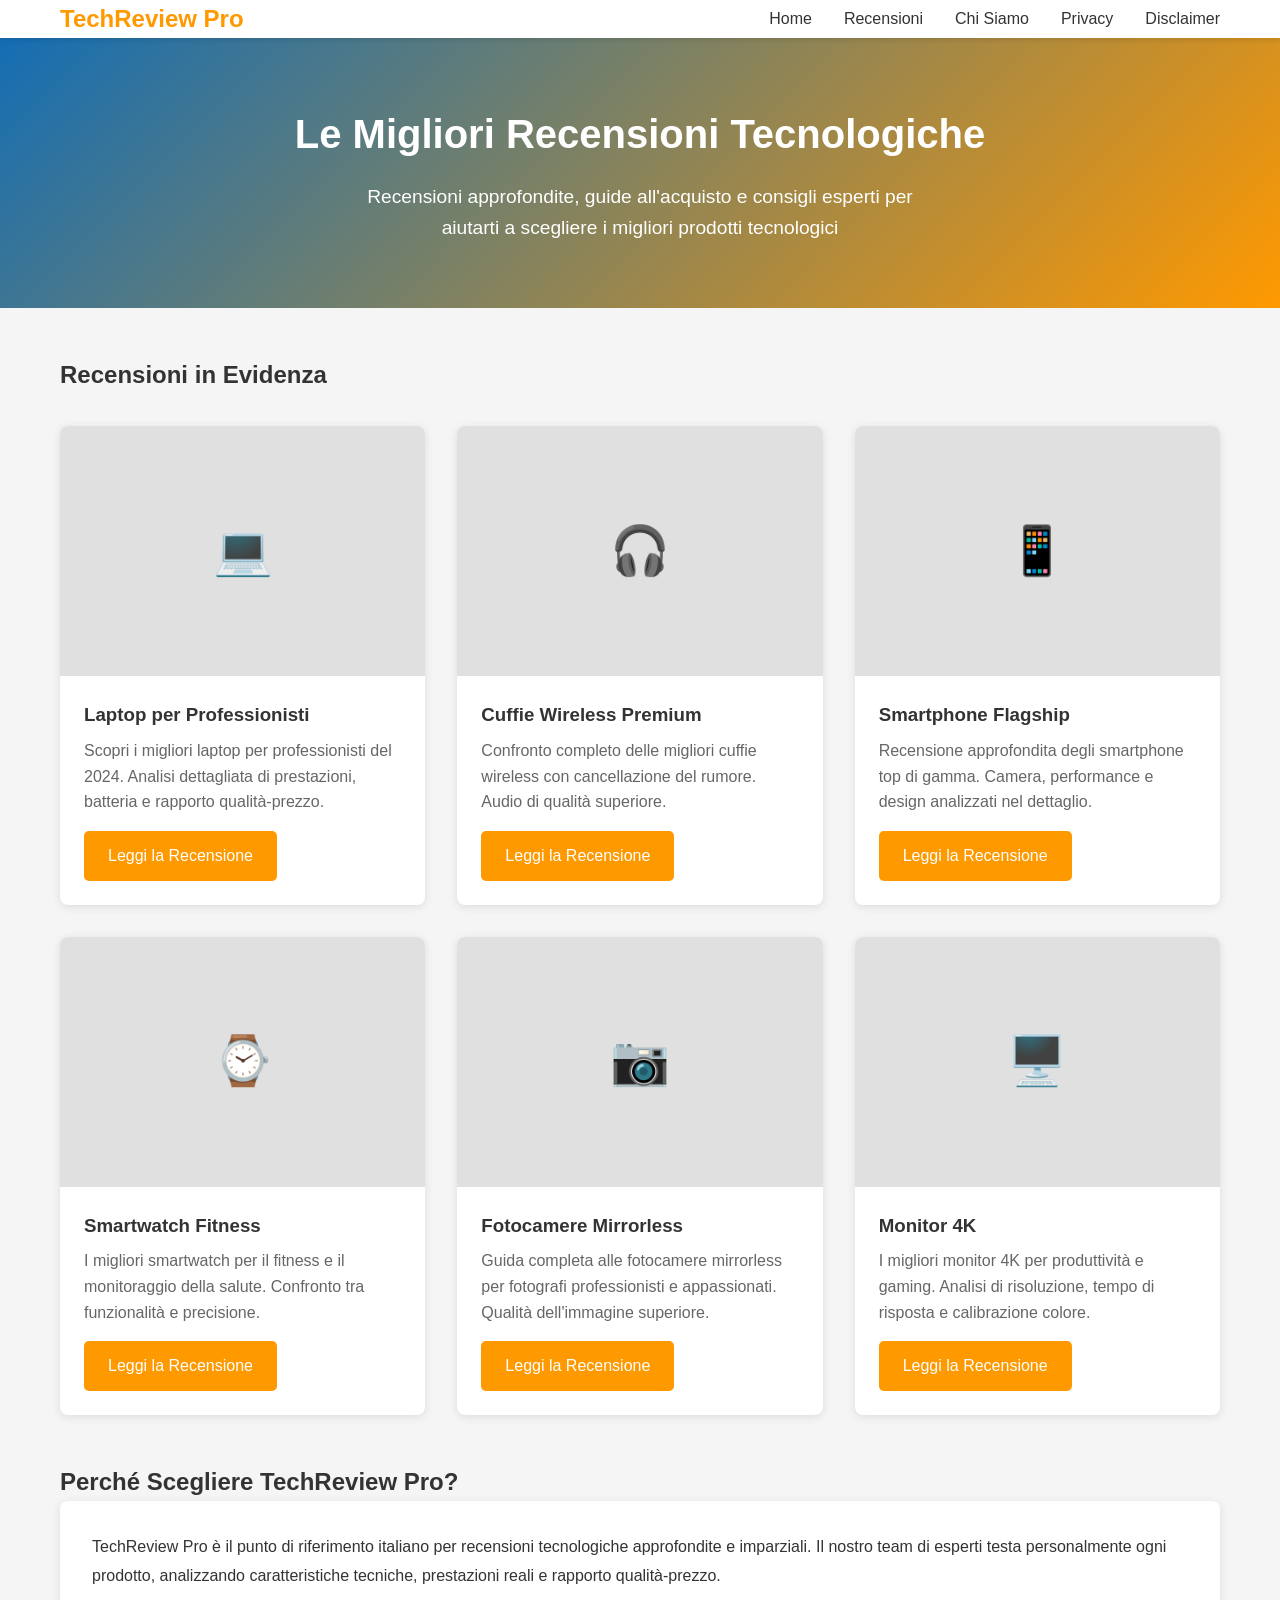
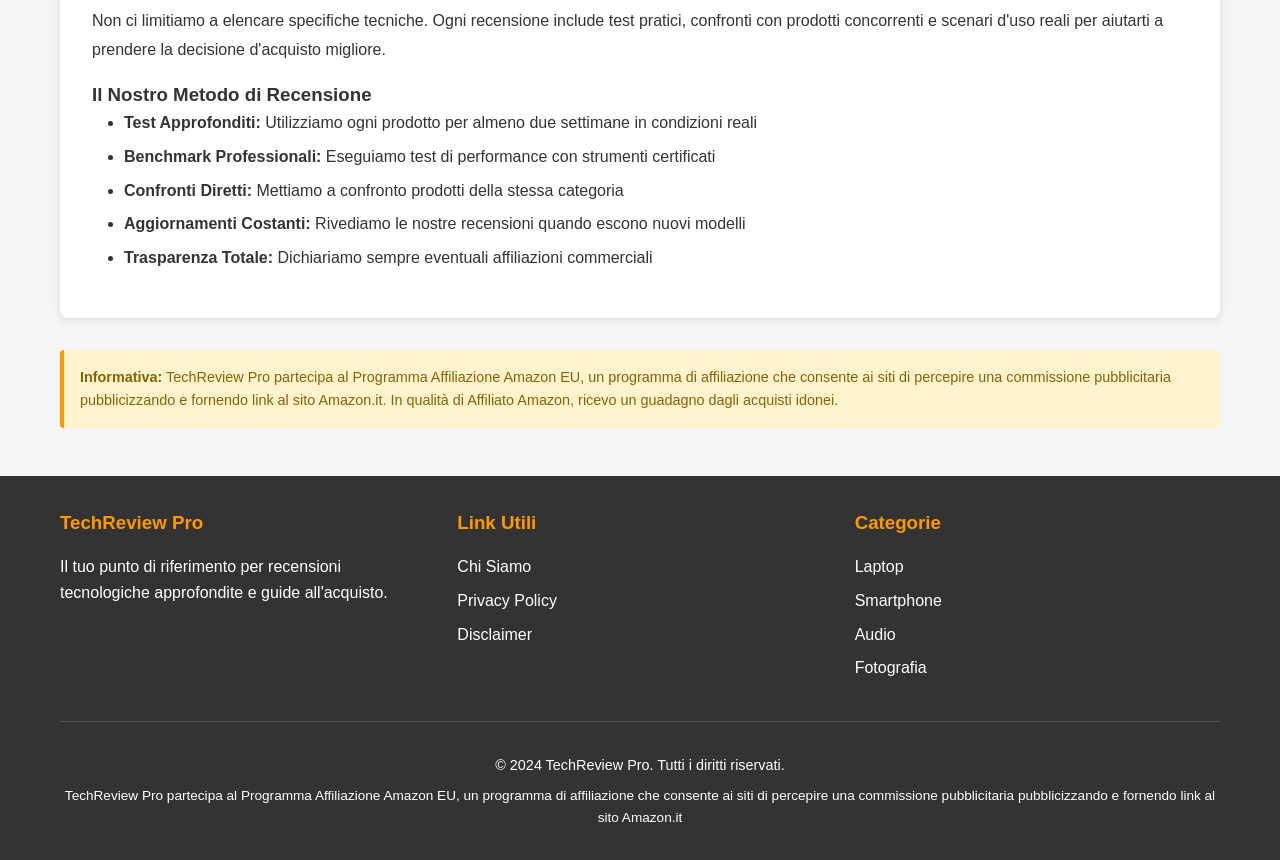
==== index.html @ e6c6a037 "Add complete Amazon Associates compliant website for PA-API approval This commit adds a professional" ====
<!DOCTYPE html>
<html lang="it">
<head>
    <meta charset="UTF-8">
    <meta name="viewport" content="width=device-width, initial-scale=1.0">
    <meta name="description" content="TechReview Pro - Recensioni dettagliate e guide all'acquisto dei migliori prodotti tecnologici. Scopri le nostre recensioni approfondite.">
    <title>TechReview Pro - Recensioni e Guide Tecnologiche</title>
    <link rel="stylesheet" href="css/style.css">
</head>
<body>
    <header>
        <nav class="container">
            <a href="index.html" class="logo">TechReview Pro</a>
            <ul class="nav-links">
                <li><a href="index.html">Home</a></li>
                <li><a href="reviews.html">Recensioni</a></li>
                <li><a href="about.html">Chi Siamo</a></li>
                <li><a href="privacy.html">Privacy</a></li>
                <li><a href="disclaimer.html">Disclaimer</a></li>
            </ul>
        </nav>
    </header>

    <section class="hero">
        <div class="container">
            <h1>Le Migliori Recensioni Tecnologiche</h1>
            <p>Recensioni approfondite, guide all'acquisto e consigli esperti per aiutarti a scegliere i migliori prodotti tecnologici</p>
        </div>
    </section>

    <main class="container">
        <section>
            <h2>Recensioni in Evidenza</h2>
            <div class="product-grid">
                <div class="product-card">
                    <div class="product-image">💻</div>
                    <div class="product-content">
                        <h3>Laptop per Professionisti</h3>
                        <p>Scopri i migliori laptop per professionisti del 2024. Analisi dettagliata di prestazioni, batteria e rapporto qualità-prezzo.</p>
                        <a href="laptop-professionisti.html" class="btn">Leggi la Recensione</a>
                    </div>
                </div>

                <div class="product-card">
                    <div class="product-image">🎧</div>
                    <div class="product-content">
                        <h3>Cuffie Wireless Premium</h3>
                        <p>Confronto completo delle migliori cuffie wireless con cancellazione del rumore. Audio di qualità superiore.</p>
                        <a href="cuffie-wireless.html" class="btn">Leggi la Recensione</a>
                    </div>
                </div>

                <div class="product-card">
                    <div class="product-image">📱</div>
                    <div class="product-content">
                        <h3>Smartphone Flagship</h3>
                        <p>Recensione approfondita degli smartphone top di gamma. Camera, performance e design analizzati nel dettaglio.</p>
                        <a href="smartphone-flagship.html" class="btn">Leggi la Recensione</a>
                    </div>
                </div>

                <div class="product-card">
                    <div class="product-image">⌚</div>
                    <div class="product-content">
                        <h3>Smartwatch Fitness</h3>
                        <p>I migliori smartwatch per il fitness e il monitoraggio della salute. Confronto tra funzionalità e precisione.</p>
                        <a href="smartwatch-fitness.html" class="btn">Leggi la Recensione</a>
                    </div>
                </div>

                <div class="product-card">
                    <div class="product-image">📷</div>
                    <div class="product-content">
                        <h3>Fotocamere Mirrorless</h3>
                        <p>Guida completa alle fotocamere mirrorless per fotografi professionisti e appassionati. Qualità dell'immagine superiore.</p>
                        <a href="fotocamere-mirrorless.html" class="btn">Leggi la Recensione</a>
                    </div>
                </div>

                <div class="product-card">
                    <div class="product-image">🖥️</div>
                    <div class="product-content">
                        <h3>Monitor 4K</h3>
                        <p>I migliori monitor 4K per produttività e gaming. Analisi di risoluzione, tempo di risposta e calibrazione colore.</p>
                        <a href="monitor-4k.html" class="btn">Leggi la Recensione</a>
                    </div>
                </div>
            </div>
        </section>

        <section style="margin-top: 3rem;">
            <h2>Perché Scegliere TechReview Pro?</h2>
            <article>
                <p>
                    TechReview Pro è il punto di riferimento italiano per recensioni tecnologiche approfondite e imparziali.
                    Il nostro team di esperti testa personalmente ogni prodotto, analizzando caratteristiche tecniche,
                    prestazioni reali e rapporto qualità-prezzo.
                </p>
                <p>
                    Non ci limitiamo a elencare specifiche tecniche. Ogni recensione include test pratici, confronti
                    con prodotti concorrenti e scenari d'uso reali per aiutarti a prendere la decisione d'acquisto migliore.
                </p>
                <h3>Il Nostro Metodo di Recensione</h3>
                <ul>
                    <li><strong>Test Approfonditi:</strong> Utilizziamo ogni prodotto per almeno due settimane in condizioni reali</li>
                    <li><strong>Benchmark Professionali:</strong> Eseguiamo test di performance con strumenti certificati</li>
                    <li><strong>Confronti Diretti:</strong> Mettiamo a confronto prodotti della stessa categoria</li>
                    <li><strong>Aggiornamenti Costanti:</strong> Rivediamo le nostre recensioni quando escono nuovi modelli</li>
                    <li><strong>Trasparenza Totale:</strong> Dichiariamo sempre eventuali affiliazioni commerciali</li>
                </ul>
            </article>
        </section>

        <div class="affiliate-notice">
            <strong>Informativa:</strong> TechReview Pro partecipa al Programma Affiliazione Amazon EU, un programma di affiliazione
            che consente ai siti di percepire una commissione pubblicitaria pubblicizzando e fornendo link al sito Amazon.it.
            In qualità di Affiliato Amazon, ricevo un guadagno dagli acquisti idonei.
        </div>
    </main>

    <footer>
        <div class="container">
            <div class="footer-content">
                <div class="footer-section">
                    <h3>TechReview Pro</h3>
                    <p>Il tuo punto di riferimento per recensioni tecnologiche approfondite e guide all'acquisto.</p>
                </div>
                <div class="footer-section">
                    <h3>Link Utili</h3>
                    <ul>
                        <li><a href="about.html">Chi Siamo</a></li>
                        <li><a href="privacy.html">Privacy Policy</a></li>
                        <li><a href="disclaimer.html">Disclaimer</a></li>
                    </ul>
                </div>
                <div class="footer-section">
                    <h3>Categorie</h3>
                    <ul>
                        <li><a href="reviews.html">Laptop</a></li>
                        <li><a href="reviews.html">Smartphone</a></li>
                        <li><a href="reviews.html">Audio</a></li>
                        <li><a href="reviews.html">Fotografia</a></li>
                    </ul>
                </div>
            </div>
            <div class="footer-bottom">
                <p>&copy; 2024 TechReview Pro. Tutti i diritti riservati.</p>
                <p style="margin-top: 0.5rem; font-size: 0.85rem;">
                    TechReview Pro partecipa al Programma Affiliazione Amazon EU, un programma di affiliazione che consente
                    ai siti di percepire una commissione pubblicitaria pubblicizzando e fornendo link al sito Amazon.it
                </p>
            </div>
        </div>
    </footer>
</body>
</html>
---- css/style.css ----
/* Global Styles */
* {
    margin: 0;
    padding: 0;
    box-sizing: border-box;
}

:root {
    --primary-color: #FF9900;
    --secondary-color: #146eb4;
    --text-color: #333;
    --bg-color: #f5f5f5;
    --white: #ffffff;
    --gray: #666;
    --light-gray: #e0e0e0;
}

body {
    font-family: 'Segoe UI', Tahoma, Geneva, Verdana, sans-serif;
    line-height: 1.6;
    color: var(--text-color);
    background-color: var(--bg-color);
}

.container {
    max-width: 1200px;
    margin: 0 auto;
    padding: 0 20px;
}

/* Header */
header {
    background-color: var(--white);
    box-shadow: 0 2px 5px rgba(0,0,0,0.1);
    position: sticky;
    top: 0;
    z-index: 1000;
}

nav {
    display: flex;
    justify-content: space-between;
    align-items: center;
    padding: 1rem 0;
}

.logo {
    font-size: 1.5rem;
    font-weight: bold;
    color: var(--primary-color);
    text-decoration: none;
}

.nav-links {
    display: flex;
    list-style: none;
    gap: 2rem;
}

.nav-links a {
    color: var(--text-color);
    text-decoration: none;
    transition: color 0.3s;
}

.nav-links a:hover {
    color: var(--primary-color);
}

/* Hero Section */
.hero {
    background: linear-gradient(135deg, var(--secondary-color), var(--primary-color));
    color: var(--white);
    text-align: center;
    padding: 4rem 0;
    margin-bottom: 3rem;
}

.hero h1 {
    font-size: 2.5rem;
    margin-bottom: 1rem;
}

.hero p {
    font-size: 1.2rem;
    max-width: 600px;
    margin: 0 auto;
}

/* Main Content */
main {
    min-height: calc(100vh - 400px);
    padding: 2rem 0;
}

/* Product Grid */
.product-grid {
    display: grid;
    grid-template-columns: repeat(auto-fit, minmax(300px, 1fr));
    gap: 2rem;
    margin: 2rem 0;
}

.product-card {
    background: var(--white);
    border-radius: 8px;
    overflow: hidden;
    box-shadow: 0 2px 10px rgba(0,0,0,0.1);
    transition: transform 0.3s, box-shadow 0.3s;
}

.product-card:hover {
    transform: translateY(-5px);
    box-shadow: 0 5px 20px rgba(0,0,0,0.15);
}

.product-image {
    width: 100%;
    height: 250px;
    background-color: var(--light-gray);
    display: flex;
    align-items: center;
    justify-content: center;
    font-size: 3rem;
}

.product-content {
    padding: 1.5rem;
}

.product-content h3 {
    margin-bottom: 0.5rem;
    color: var(--text-color);
}

.product-content p {
    color: var(--gray);
    margin-bottom: 1rem;
}

.btn {
    display: inline-block;
    padding: 0.75rem 1.5rem;
    background-color: var(--primary-color);
    color: var(--white);
    text-decoration: none;
    border-radius: 5px;
    transition: background-color 0.3s;
}

.btn:hover {
    background-color: #e68a00;
}

/* Article Styles */
article {
    background: var(--white);
    padding: 2rem;
    border-radius: 8px;
    margin-bottom: 2rem;
    box-shadow: 0 2px 10px rgba(0,0,0,0.1);
}

article h1 {
    color: var(--text-color);
    margin-bottom: 1rem;
    font-size: 2rem;
}

article h2 {
    color: var(--text-color);
    margin-top: 2rem;
    margin-bottom: 1rem;
}

article p {
    margin-bottom: 1rem;
    line-height: 1.8;
}

article ul, article ol {
    margin-left: 2rem;
    margin-bottom: 1rem;
}

article li {
    margin-bottom: 0.5rem;
}

.product-hero {
    background-color: var(--light-gray);
    height: 400px;
    display: flex;
    align-items: center;
    justify-content: center;
    font-size: 4rem;
    margin-bottom: 2rem;
    border-radius: 8px;
}

.rating {
    color: var(--primary-color);
    font-size: 1.2rem;
    margin: 1rem 0;
}

.pros-cons {
    display: grid;
    grid-template-columns: 1fr 1fr;
    gap: 2rem;
    margin: 2rem 0;
}

.pros, .cons {
    padding: 1.5rem;
    border-radius: 8px;
}

.pros {
    background-color: #e8f5e9;
}

.cons {
    background-color: #ffebee;
}

.affiliate-notice {
    background-color: #fff3cd;
    border-left: 4px solid var(--primary-color);
    padding: 1rem;
    margin: 2rem 0;
    border-radius: 4px;
    font-size: 0.9rem;
    color: #856404;
}

/* Footer */
footer {
    background-color: var(--text-color);
    color: var(--white);
    padding: 2rem 0;
    margin-top: 3rem;
}

.footer-content {
    display: flex;
    justify-content: space-between;
    flex-wrap: wrap;
    gap: 2rem;
}

.footer-section {
    flex: 1;
    min-width: 250px;
}

.footer-section h3 {
    margin-bottom: 1rem;
    color: var(--primary-color);
}

.footer-section ul {
    list-style: none;
}

.footer-section ul li {
    margin-bottom: 0.5rem;
}

.footer-section a {
    color: var(--white);
    text-decoration: none;
    transition: color 0.3s;
}

.footer-section a:hover {
    color: var(--primary-color);
}

.footer-bottom {
    text-align: center;
    margin-top: 2rem;
    padding-top: 2rem;
    border-top: 1px solid #555;
    font-size: 0.9rem;
}

/* Responsive */
@media (max-width: 768px) {
    .nav-links {
        flex-direction: column;
        gap: 1rem;
    }

    .hero h1 {
        font-size: 2rem;
    }

    .product-grid {
        grid-template-columns: 1fr;
    }

    .pros-cons {
        grid-template-columns: 1fr;
    }

    .footer-content {
        flex-direction: column;
    }
}
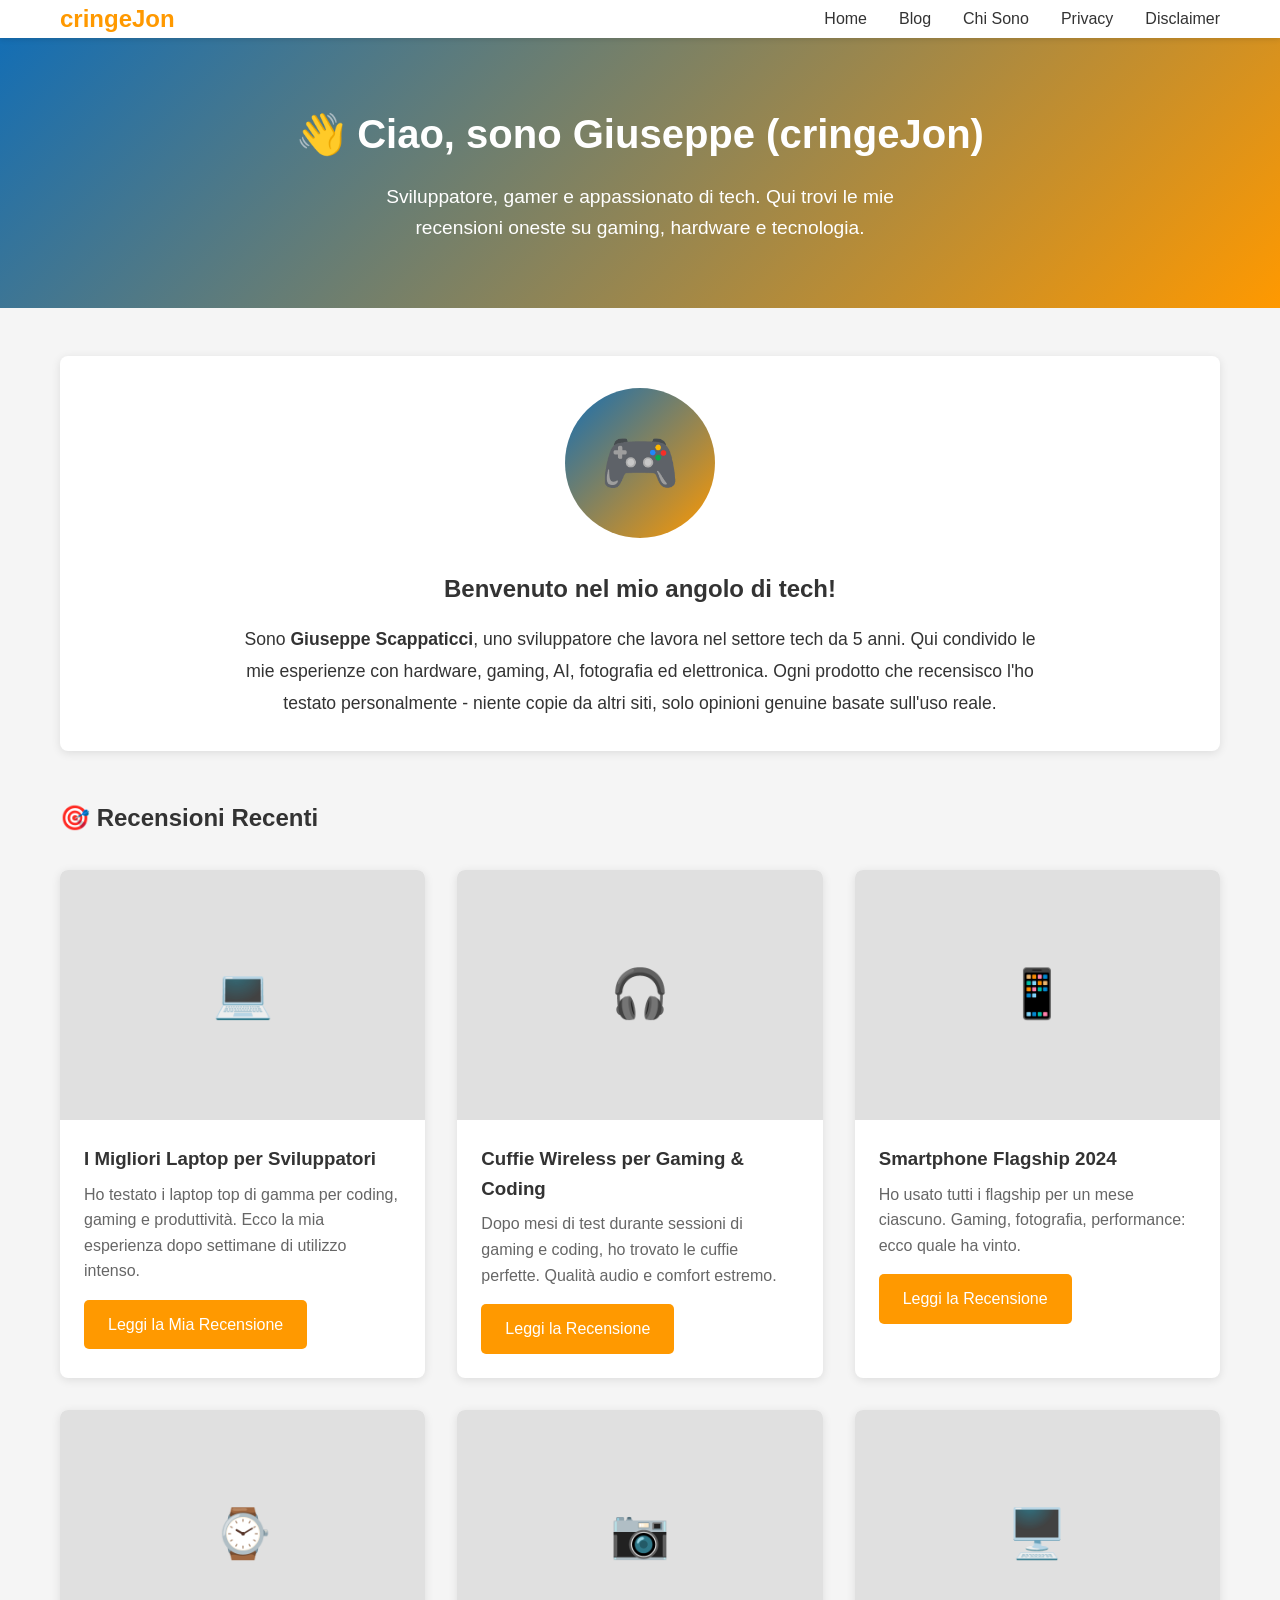
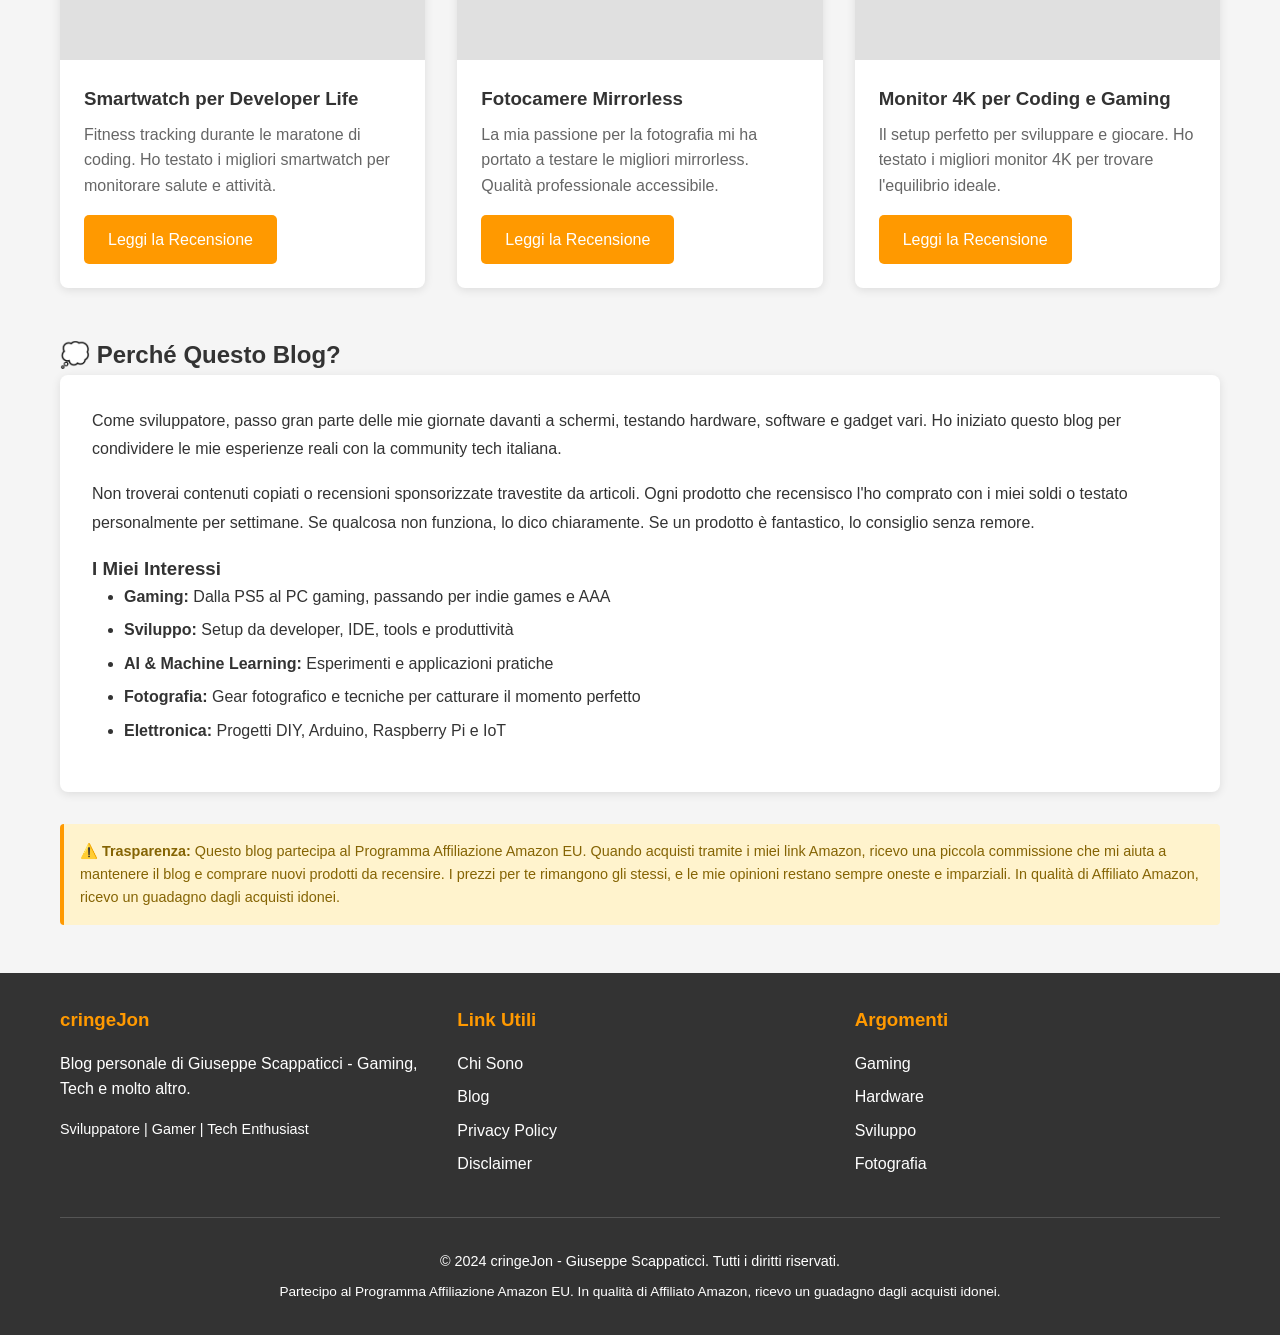
==== commit f011eadb: "Transform generic site into personal blog for cringeJon (Giuseppe Scappaticci) MAJOR CHANGES to fix " ====
--- a/index.html
+++ b/index.html
@@ -3,18 +3,18 @@
 <head>
     <meta charset="UTF-8">
     <meta name="viewport" content="width=device-width, initial-scale=1.0">
-    <meta name="description" content="TechReview Pro - Recensioni dettagliate e guide all'acquisto dei migliori prodotti tecnologici. Scopri le nostre recensioni approfondite.">
-    <title>TechReview Pro - Recensioni e Guide Tecnologiche</title>
+    <meta name="description" content="cringeJon - Blog personale di Giuseppe Scappaticci su gaming, tech review, AI e fotografia. Recensioni oneste da uno sviluppatore appassionato.">
+    <title>cringeJon - Gaming & Tech Review by Giuseppe Scappaticci</title>
     <link rel="stylesheet" href="css/style.css">
 </head>
 <body>
     <header>
         <nav class="container">
-            <a href="index.html" class="logo">TechReview Pro</a>
+            <a href="index.html" class="logo">cringeJon</a>
             <ul class="nav-links">
                 <li><a href="index.html">Home</a></li>
-                <li><a href="reviews.html">Recensioni</a></li>
-                <li><a href="about.html">Chi Siamo</a></li>
+                <li><a href="blog.html">Blog</a></li>
+                <li><a href="about.html">Chi Sono</a></li>
                 <li><a href="privacy.html">Privacy</a></li>
                 <li><a href="disclaimer.html">Disclaimer</a></li>
             </ul>
@@ -23,29 +23,45 @@
 
     <section class="hero">
         <div class="container">
-            <h1>Le Migliori Recensioni Tecnologiche</h1>
-            <p>Recensioni approfondite, guide all'acquisto e consigli esperti per aiutarti a scegliere i migliori prodotti tecnologici</p>
+            <h1>👋 Ciao, sono Giuseppe (cringeJon)</h1>
+            <p>Sviluppatore, gamer e appassionato di tech. Qui trovi le mie recensioni oneste su gaming, hardware e tecnologia.</p>
         </div>
     </section>
 
     <main class="container">
+        <!-- Bio Section -->
+        <section style="margin-bottom: 3rem;">
+            <article style="text-align: center; padding: 2rem;">
+                <div style="width: 150px; height: 150px; background: linear-gradient(135deg, #146eb4, #FF9900); border-radius: 50%; margin: 0 auto 1.5rem; display: flex; align-items: center; justify-content: center; font-size: 4rem;">
+                    🎮
+                </div>
+                <h2 style="margin-bottom: 1rem;">Benvenuto nel mio angolo di tech!</h2>
+                <p style="max-width: 800px; margin: 0 auto; font-size: 1.1rem; line-height: 1.8;">
+                    Sono <strong>Giuseppe Scappaticci</strong>, uno sviluppatore che lavora nel settore tech da 5 anni.
+                    Qui condivido le mie esperienze con hardware, gaming, AI, fotografia ed elettronica.
+                    Ogni prodotto che recensisco l'ho testato personalmente - niente copie da altri siti,
+                    solo opinioni genuine basate sull'uso reale.
+                </p>
+            </article>
+        </section>
+
         <section>
-            <h2>Recensioni in Evidenza</h2>
+            <h2>🎯 Recensioni Recenti</h2>
             <div class="product-grid">
                 <div class="product-card">
                     <div class="product-image">💻</div>
                     <div class="product-content">
-                        <h3>Laptop per Professionisti</h3>
-                        <p>Scopri i migliori laptop per professionisti del 2024. Analisi dettagliata di prestazioni, batteria e rapporto qualità-prezzo.</p>
-                        <a href="laptop-professionisti.html" class="btn">Leggi la Recensione</a>
+                        <h3>I Migliori Laptop per Sviluppatori</h3>
+                        <p>Ho testato i laptop top di gamma per coding, gaming e produttività. Ecco la mia esperienza dopo settimane di utilizzo intenso.</p>
+                        <a href="laptop-professionisti.html" class="btn">Leggi la Mia Recensione</a>
                     </div>
                 </div>
 
                 <div class="product-card">
                     <div class="product-image">🎧</div>
                     <div class="product-content">
-                        <h3>Cuffie Wireless Premium</h3>
-                        <p>Confronto completo delle migliori cuffie wireless con cancellazione del rumore. Audio di qualità superiore.</p>
+                        <h3>Cuffie Wireless per Gaming & Coding</h3>
+                        <p>Dopo mesi di test durante sessioni di gaming e coding, ho trovato le cuffie perfette. Qualità audio e comfort estremo.</p>
                         <a href="cuffie-wireless.html" class="btn">Leggi la Recensione</a>
                     </div>
                 </div>
@@ -53,8 +69,8 @@
                 <div class="product-card">
                     <div class="product-image">📱</div>
                     <div class="product-content">
-                        <h3>Smartphone Flagship</h3>
-                        <p>Recensione approfondita degli smartphone top di gamma. Camera, performance e design analizzati nel dettaglio.</p>
+                        <h3>Smartphone Flagship 2024</h3>
+                        <p>Ho usato tutti i flagship per un mese ciascuno. Gaming, fotografia, performance: ecco quale ha vinto.</p>
                         <a href="smartphone-flagship.html" class="btn">Leggi la Recensione</a>
                     </div>
                 </div>
@@ -62,8 +78,8 @@
                 <div class="product-card">
                     <div class="product-image">⌚</div>
                     <div class="product-content">
-                        <h3>Smartwatch Fitness</h3>
-                        <p>I migliori smartwatch per il fitness e il monitoraggio della salute. Confronto tra funzionalità e precisione.</p>
+                        <h3>Smartwatch per Developer Life</h3>
+                        <p>Fitness tracking durante le maratone di coding. Ho testato i migliori smartwatch per monitorare salute e attività.</p>
                         <a href="smartwatch-fitness.html" class="btn">Leggi la Recensione</a>
                     </div>
                 </div>
@@ -72,7 +88,7 @@
                     <div class="product-image">📷</div>
                     <div class="product-content">
                         <h3>Fotocamere Mirrorless</h3>
-                        <p>Guida completa alle fotocamere mirrorless per fotografi professionisti e appassionati. Qualità dell'immagine superiore.</p>
+                        <p>La mia passione per la fotografia mi ha portato a testare le migliori mirrorless. Qualità professionale accessibile.</p>
                         <a href="fotocamere-mirrorless.html" class="btn">Leggi la Recensione</a>
                     </div>
                 </div>
@@ -80,8 +96,8 @@
                 <div class="product-card">
                     <div class="product-image">🖥️</div>
                     <div class="product-content">
-                        <h3>Monitor 4K</h3>
-                        <p>I migliori monitor 4K per produttività e gaming. Analisi di risoluzione, tempo di risposta e calibrazione colore.</p>
+                        <h3>Monitor 4K per Coding e Gaming</h3>
+                        <p>Il setup perfetto per sviluppare e giocare. Ho testato i migliori monitor 4K per trovare l'equilibrio ideale.</p>
                         <a href="monitor-4k.html" class="btn">Leggi la Recensione</a>
                     </div>
                 </div>
@@ -89,32 +105,35 @@
         </section>
 
         <section style="margin-top: 3rem;">
-            <h2>Perché Scegliere TechReview Pro?</h2>
+            <h2>💭 Perché Questo Blog?</h2>
             <article>
                 <p>
-                    TechReview Pro è il punto di riferimento italiano per recensioni tecnologiche approfondite e imparziali.
-                    Il nostro team di esperti testa personalmente ogni prodotto, analizzando caratteristiche tecniche,
-                    prestazioni reali e rapporto qualità-prezzo.
+                    Come sviluppatore, passo gran parte delle mie giornate davanti a schermi, testando hardware,
+                    software e gadget vari. Ho iniziato questo blog per condividere le mie esperienze reali con
+                    la community tech italiana.
                 </p>
                 <p>
-                    Non ci limitiamo a elencare specifiche tecniche. Ogni recensione include test pratici, confronti
-                    con prodotti concorrenti e scenari d'uso reali per aiutarti a prendere la decisione d'acquisto migliore.
+                    Non troverai contenuti copiati o recensioni sponsorizzate travestite da articoli. Ogni prodotto
+                    che recensisco l'ho comprato con i miei soldi o testato personalmente per settimane. Se qualcosa
+                    non funziona, lo dico chiaramente. Se un prodotto è fantastico, lo consiglio senza remore.
                 </p>
-                <h3>Il Nostro Metodo di Recensione</h3>
+                <h3>I Miei Interessi</h3>
                 <ul>
-                    <li><strong>Test Approfonditi:</strong> Utilizziamo ogni prodotto per almeno due settimane in condizioni reali</li>
-                    <li><strong>Benchmark Professionali:</strong> Eseguiamo test di performance con strumenti certificati</li>
-                    <li><strong>Confronti Diretti:</strong> Mettiamo a confronto prodotti della stessa categoria</li>
-                    <li><strong>Aggiornamenti Costanti:</strong> Rivediamo le nostre recensioni quando escono nuovi modelli</li>
-                    <li><strong>Trasparenza Totale:</strong> Dichiariamo sempre eventuali affiliazioni commerciali</li>
+                    <li><strong>Gaming:</strong> Dalla PS5 al PC gaming, passando per indie games e AAA</li>
+                    <li><strong>Sviluppo:</strong> Setup da developer, IDE, tools e produttività</li>
+                    <li><strong>AI & Machine Learning:</strong> Esperimenti e applicazioni pratiche</li>
+                    <li><strong>Fotografia:</strong> Gear fotografico e tecniche per catturare il momento perfetto</li>
+                    <li><strong>Elettronica:</strong> Progetti DIY, Arduino, Raspberry Pi e IoT</li>
                 </ul>
             </article>
         </section>
 
         <div class="affiliate-notice">
-            <strong>Informativa:</strong> TechReview Pro partecipa al Programma Affiliazione Amazon EU, un programma di affiliazione
-            che consente ai siti di percepire una commissione pubblicitaria pubblicizzando e fornendo link al sito Amazon.it.
-            In qualità di Affiliato Amazon, ricevo un guadagno dagli acquisti idonei.
+            <strong>⚠️ Trasparenza:</strong> Questo blog partecipa al Programma Affiliazione Amazon EU.
+            Quando acquisti tramite i miei link Amazon, ricevo una piccola commissione che mi aiuta a
+            mantenere il blog e comprare nuovi prodotti da recensire. I prezzi per te rimangono gli stessi,
+            e le mie opinioni restano sempre oneste e imparziali. In qualità di Affiliato Amazon,
+            ricevo un guadagno dagli acquisti idonei.
         </div>
     </main>
 
@@ -122,32 +141,34 @@
         <div class="container">
             <div class="footer-content">
                 <div class="footer-section">
-                    <h3>TechReview Pro</h3>
-                    <p>Il tuo punto di riferimento per recensioni tecnologiche approfondite e guide all'acquisto.</p>
+                    <h3>cringeJon</h3>
+                    <p>Blog personale di Giuseppe Scappaticci - Gaming, Tech e molto altro.</p>
+                    <p style="margin-top: 1rem; font-size: 0.9rem;">Sviluppatore | Gamer | Tech Enthusiast</p>
                 </div>
                 <div class="footer-section">
                     <h3>Link Utili</h3>
                     <ul>
-                        <li><a href="about.html">Chi Siamo</a></li>
+                        <li><a href="about.html">Chi Sono</a></li>
+                        <li><a href="blog.html">Blog</a></li>
                         <li><a href="privacy.html">Privacy Policy</a></li>
                         <li><a href="disclaimer.html">Disclaimer</a></li>
                     </ul>
                 </div>
                 <div class="footer-section">
-                    <h3>Categorie</h3>
+                    <h3>Argomenti</h3>
                     <ul>
-                        <li><a href="reviews.html">Laptop</a></li>
-                        <li><a href="reviews.html">Smartphone</a></li>
-                        <li><a href="reviews.html">Audio</a></li>
-                        <li><a href="reviews.html">Fotografia</a></li>
+                        <li><a href="blog.html">Gaming</a></li>
+                        <li><a href="blog.html">Hardware</a></li>
+                        <li><a href="blog.html">Sviluppo</a></li>
+                        <li><a href="blog.html">Fotografia</a></li>
                     </ul>
                 </div>
             </div>
             <div class="footer-bottom">
-                <p>&copy; 2024 TechReview Pro. Tutti i diritti riservati.</p>
+                <p>&copy; 2024 cringeJon - Giuseppe Scappaticci. Tutti i diritti riservati.</p>
                 <p style="margin-top: 0.5rem; font-size: 0.85rem;">
-                    TechReview Pro partecipa al Programma Affiliazione Amazon EU, un programma di affiliazione che consente
-                    ai siti di percepire una commissione pubblicitaria pubblicizzando e fornendo link al sito Amazon.it
+                    Partecipo al Programma Affiliazione Amazon EU. In qualità di Affiliato Amazon,
+                    ricevo un guadagno dagli acquisti idonei.
                 </p>
             </div>
         </div>
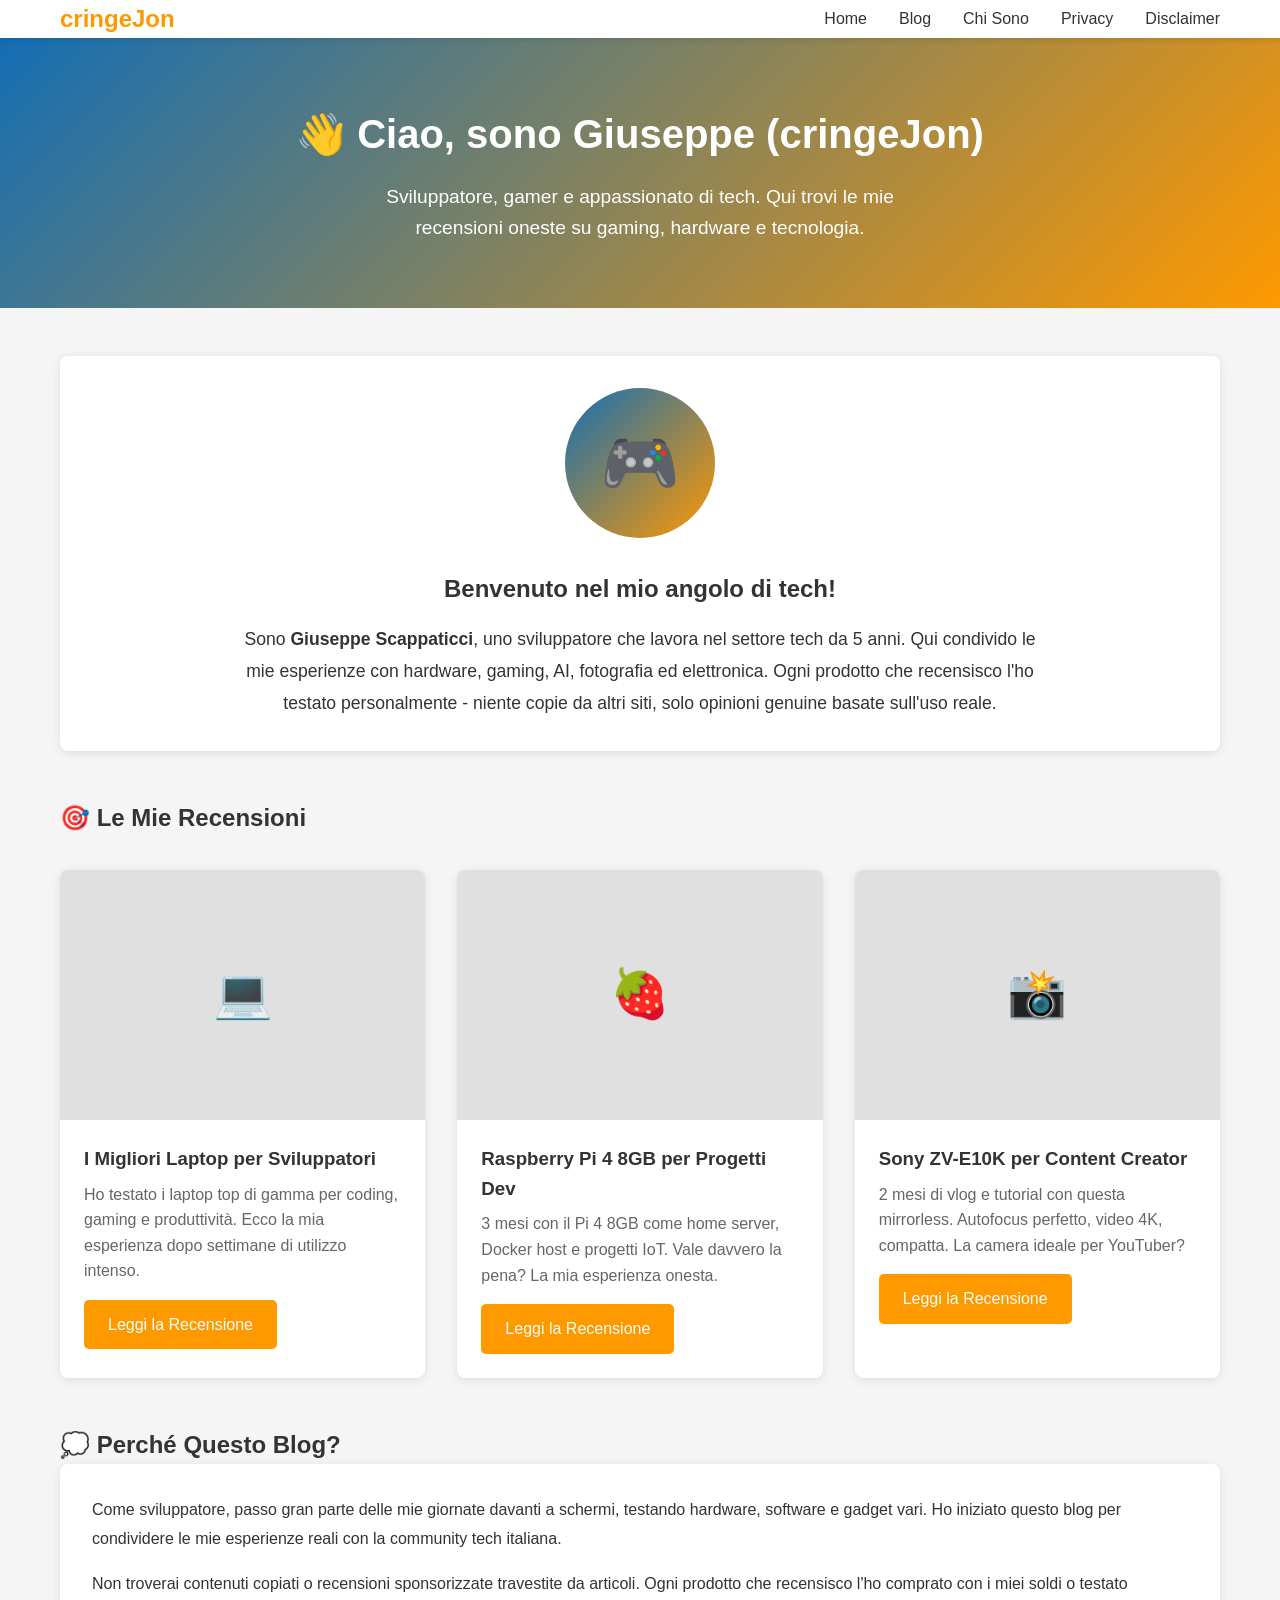
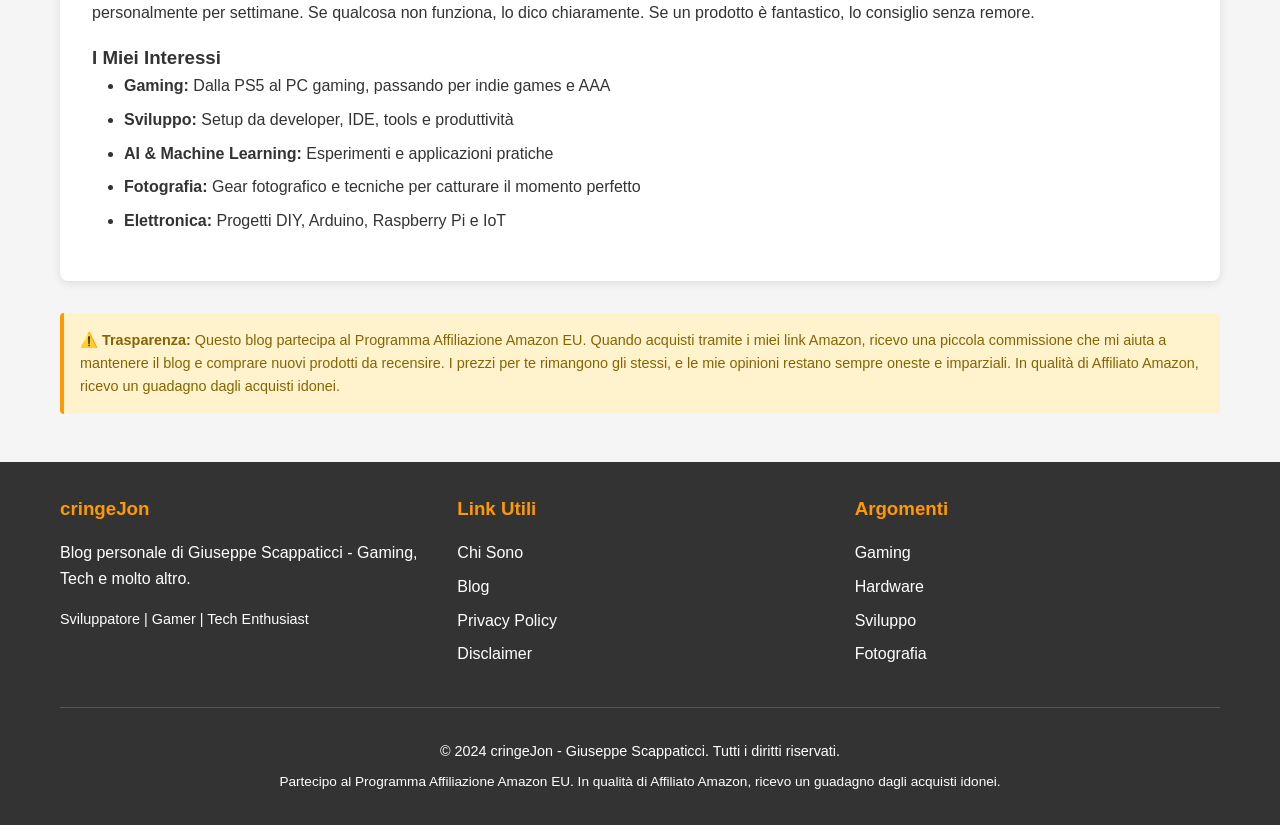
==== commit 7ba8af2f: "Remove generic reviews and add 3 personal reviews with real Amazon links CRITICAL CHANGES for Amazon" ====
--- a/index.html
+++ b/index.html
@@ -46,59 +46,32 @@
         </section>
 
         <section>
-            <h2>🎯 Recensioni Recenti</h2>
+            <h2>🎯 Le Mie Recensioni</h2>
             <div class="product-grid">
                 <div class="product-card">
                     <div class="product-image">💻</div>
                     <div class="product-content">
                         <h3>I Migliori Laptop per Sviluppatori</h3>
                         <p>Ho testato i laptop top di gamma per coding, gaming e produttività. Ecco la mia esperienza dopo settimane di utilizzo intenso.</p>
-                        <a href="laptop-professionisti.html" class="btn">Leggi la Mia Recensione</a>
+                        <a href="laptop-professionisti.html" class="btn">Leggi la Recensione</a>
                     </div>
                 </div>
 
                 <div class="product-card">
-                    <div class="product-image">🎧</div>
+                    <div class="product-image">🍓</div>
                     <div class="product-content">
-                        <h3>Cuffie Wireless per Gaming & Coding</h3>
-                        <p>Dopo mesi di test durante sessioni di gaming e coding, ho trovato le cuffie perfette. Qualità audio e comfort estremo.</p>
-                        <a href="cuffie-wireless.html" class="btn">Leggi la Recensione</a>
+                        <h3>Raspberry Pi 4 8GB per Progetti Dev</h3>
+                        <p>3 mesi con il Pi 4 8GB come home server, Docker host e progetti IoT. Vale davvero la pena? La mia esperienza onesta.</p>
+                        <a href="raspberry-pi-4-8gb.html" class="btn">Leggi la Recensione</a>
                     </div>
                 </div>
 
                 <div class="product-card">
-                    <div class="product-image">📱</div>
+                    <div class="product-image">📸</div>
                     <div class="product-content">
-                        <h3>Smartphone Flagship 2024</h3>
-                        <p>Ho usato tutti i flagship per un mese ciascuno. Gaming, fotografia, performance: ecco quale ha vinto.</p>
-                        <a href="smartphone-flagship.html" class="btn">Leggi la Recensione</a>
-                    </div>
-                </div>
-
-                <div class="product-card">
-                    <div class="product-image">⌚</div>
-                    <div class="product-content">
-                        <h3>Smartwatch per Developer Life</h3>
-                        <p>Fitness tracking durante le maratone di coding. Ho testato i migliori smartwatch per monitorare salute e attività.</p>
-                        <a href="smartwatch-fitness.html" class="btn">Leggi la Recensione</a>
-                    </div>
-                </div>
-
-                <div class="product-card">
-                    <div class="product-image">📷</div>
-                    <div class="product-content">
-                        <h3>Fotocamere Mirrorless</h3>
-                        <p>La mia passione per la fotografia mi ha portato a testare le migliori mirrorless. Qualità professionale accessibile.</p>
-                        <a href="fotocamere-mirrorless.html" class="btn">Leggi la Recensione</a>
-                    </div>
-                </div>
-
-                <div class="product-card">
-                    <div class="product-image">🖥️</div>
-                    <div class="product-content">
-                        <h3>Monitor 4K per Coding e Gaming</h3>
-                        <p>Il setup perfetto per sviluppare e giocare. Ho testato i migliori monitor 4K per trovare l'equilibrio ideale.</p>
-                        <a href="monitor-4k.html" class="btn">Leggi la Recensione</a>
+                        <h3>Sony ZV-E10K per Content Creator</h3>
+                        <p>2 mesi di vlog e tutorial con questa mirrorless. Autofocus perfetto, video 4K, compatta. La camera ideale per YouTuber?</p>
+                        <a href="sony-zve10k-recensione.html" class="btn">Leggi la Recensione</a>
                     </div>
                 </div>
             </div>
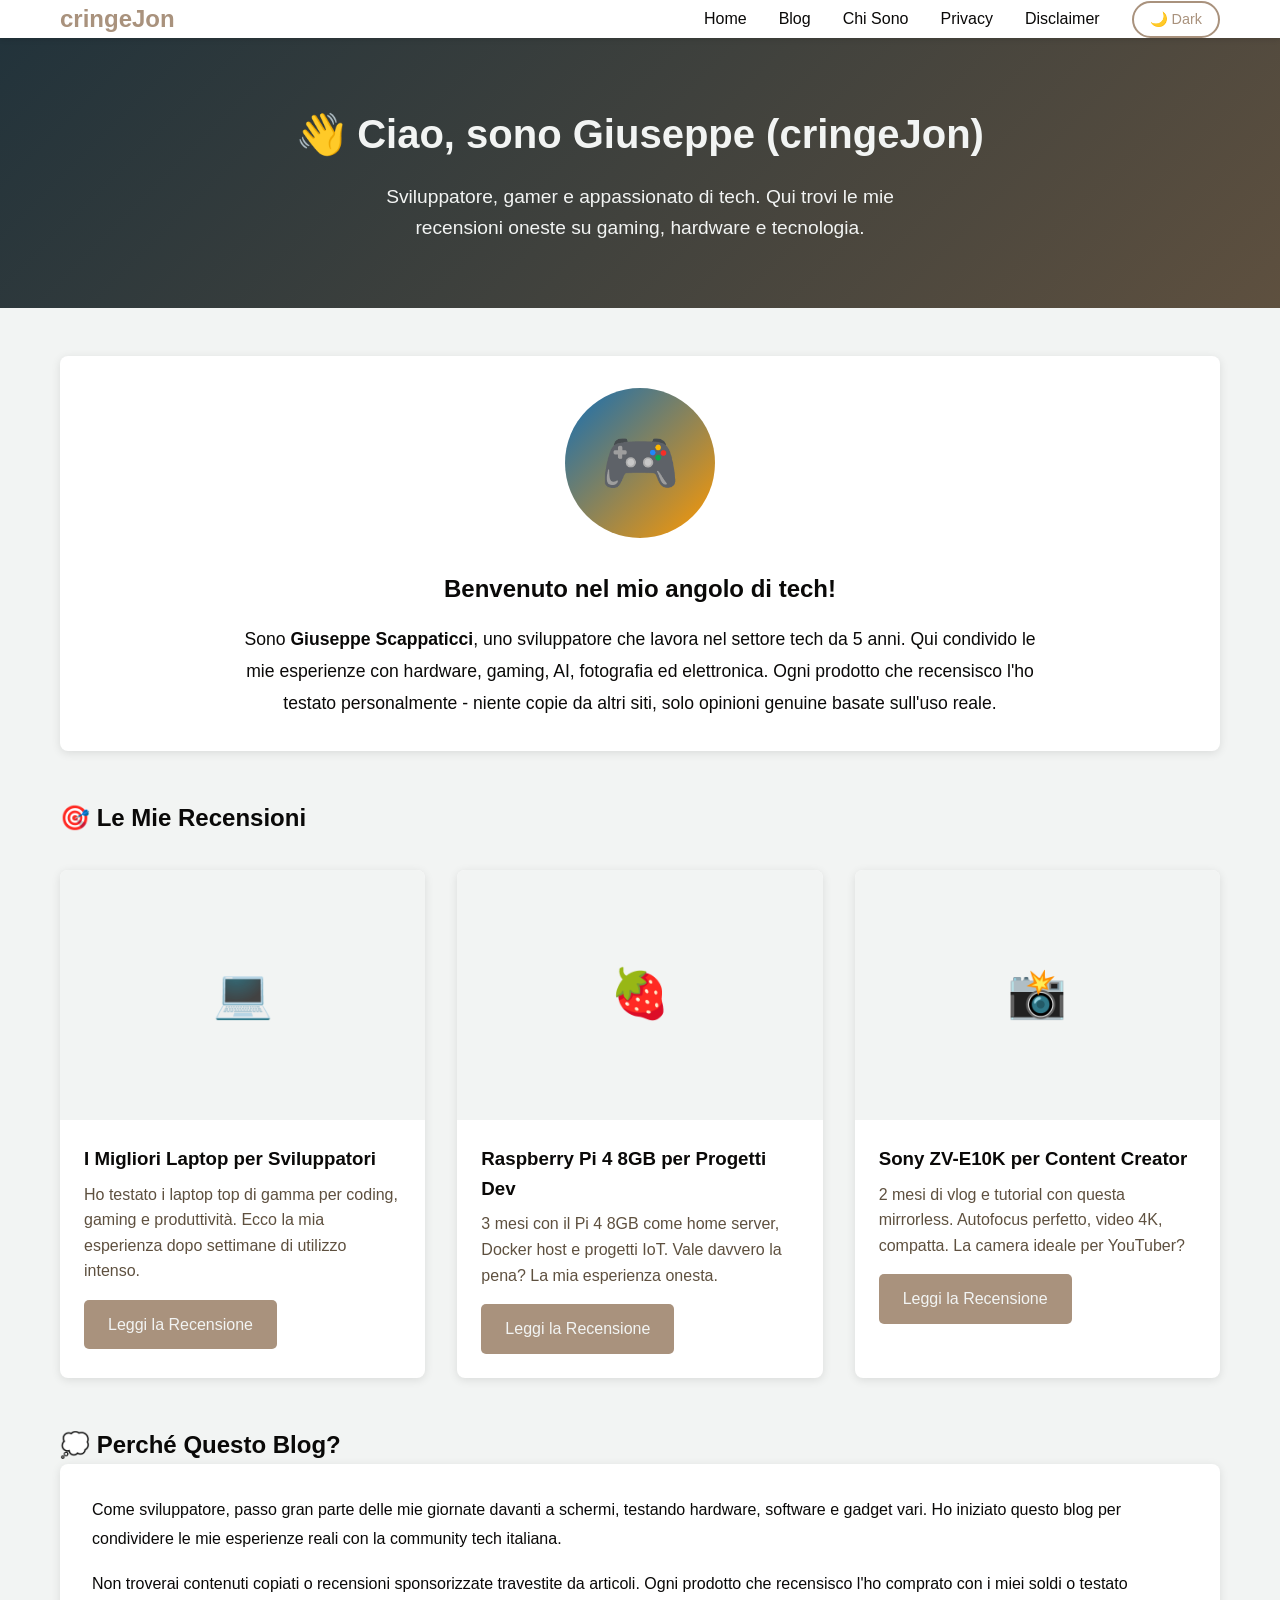
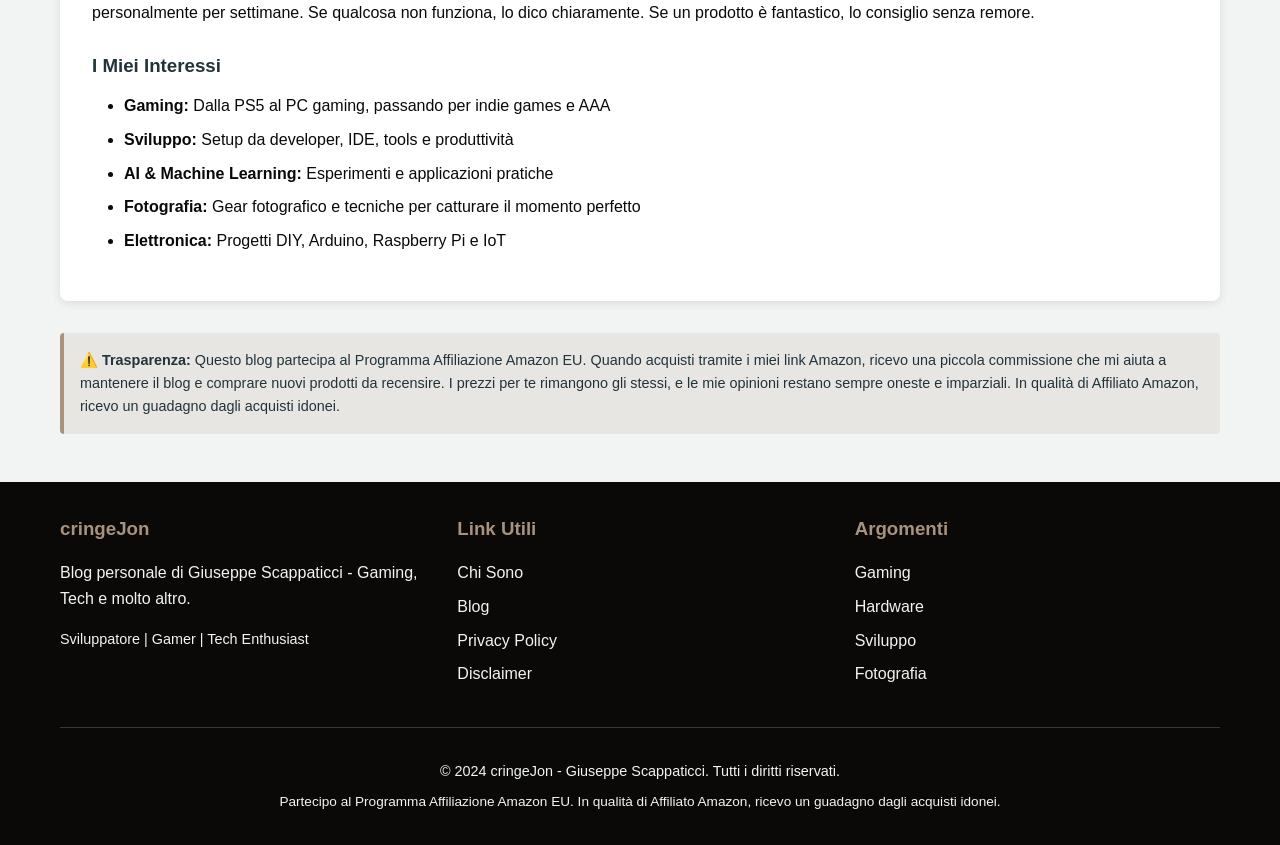
==== commit 1013959f: "Add dark mode toggle and scroll to top functionality - Implement new color palette (Black, Jet Black" ====
--- a/index.html
+++ b/index.html
@@ -17,6 +17,7 @@
                 <li><a href="about.html">Chi Sono</a></li>
                 <li><a href="privacy.html">Privacy</a></li>
                 <li><a href="disclaimer.html">Disclaimer</a></li>
+                <li><button id="theme-toggle" class="theme-toggle">🌙 Dark</button></li>
             </ul>
         </nav>
     </header>
@@ -146,5 +147,8 @@
             </div>
         </div>
     </footer>
+
+    <button id="scroll-to-top" class="scroll-to-top" aria-label="Torna su">↑</button>
+    <script src="js/main.js"></script>
 </body>
 </html>
--- a/css/style.css
+++ b/css/style.css
@@ -5,14 +5,44 @@
     box-sizing: border-box;
 }
 
+/* Color Variables - Light & Dark Mode */
 :root {
-    --primary-color: #FF9900;
-    --secondary-color: #146eb4;
-    --text-color: #333;
-    --bg-color: #f5f5f5;
-    --white: #ffffff;
-    --gray: #666;
-    --light-gray: #e0e0e0;
+    /* New Palette */
+    --black: #0a0908;
+    --jet-black: #22333b;
+    --white-smoke: #f2f4f3;
+    --dusty-taupe: #a9927d;
+    --stone-brown: #5e503f;
+
+    /* Light Mode (Default) */
+    --bg-color: var(--white-smoke);
+    --bg-secondary: #ffffff;
+    --text-color: var(--black);
+    --text-secondary: var(--jet-black);
+    --text-muted: var(--stone-brown);
+    --primary-color: var(--dusty-taupe);
+    --accent-color: var(--stone-brown);
+    --border-color: #d0d0d0;
+    --card-bg: #ffffff;
+    --card-shadow: rgba(10, 9, 8, 0.1);
+    --hero-gradient-start: var(--jet-black);
+    --hero-gradient-end: var(--stone-brown);
+}
+
+/* Dark Mode */
+[data-theme="dark"] {
+    --bg-color: var(--black);
+    --bg-secondary: var(--jet-black);
+    --text-color: var(--white-smoke);
+    --text-secondary: #e0e0e0;
+    --text-muted: var(--dusty-taupe);
+    --primary-color: var(--dusty-taupe);
+    --accent-color: var(--stone-brown);
+    --border-color: #3a3a3a;
+    --card-bg: var(--jet-black);
+    --card-shadow: rgba(242, 244, 243, 0.05);
+    --hero-gradient-start: var(--jet-black);
+    --hero-gradient-end: var(--stone-brown);
 }
 
 body {
@@ -20,6 +50,7 @@
     line-height: 1.6;
     color: var(--text-color);
     background-color: var(--bg-color);
+    transition: background-color 0.3s ease, color 0.3s ease;
 }
 
 .container {
@@ -30,11 +61,12 @@
 
 /* Header */
 header {
-    background-color: var(--white);
-    box-shadow: 0 2px 5px rgba(0,0,0,0.1);
+    background-color: var(--bg-secondary);
+    box-shadow: 0 2px 5px var(--card-shadow);
     position: sticky;
     top: 0;
     z-index: 1000;
+    transition: background-color 0.3s ease;
 }
 
 nav {
@@ -49,12 +81,14 @@
     font-weight: bold;
     color: var(--primary-color);
     text-decoration: none;
+    transition: color 0.3s;
 }
 
 .nav-links {
     display: flex;
     list-style: none;
     gap: 2rem;
+    align-items: center;
 }
 
 .nav-links a {
@@ -65,12 +99,32 @@
 
 .nav-links a:hover {
     color: var(--primary-color);
+}
+
+/* Dark Mode Toggle Button */
+.theme-toggle {
+    background: none;
+    border: 2px solid var(--primary-color);
+    color: var(--primary-color);
+    cursor: pointer;
+    padding: 0.5rem 1rem;
+    border-radius: 20px;
+    font-size: 0.9rem;
+    display: flex;
+    align-items: center;
+    gap: 0.5rem;
+    transition: all 0.3s;
+}
+
+.theme-toggle:hover {
+    background-color: var(--primary-color);
+    color: var(--bg-color);
 }
 
 /* Hero Section */
 .hero {
-    background: linear-gradient(135deg, var(--secondary-color), var(--primary-color));
-    color: var(--white);
+    background: linear-gradient(135deg, var(--hero-gradient-start), var(--hero-gradient-end));
+    color: var(--white-smoke);
     text-align: center;
     padding: 4rem 0;
     margin-bottom: 3rem;
@@ -102,26 +156,27 @@
 }
 
 .product-card {
-    background: var(--white);
+    background: var(--card-bg);
     border-radius: 8px;
     overflow: hidden;
-    box-shadow: 0 2px 10px rgba(0,0,0,0.1);
-    transition: transform 0.3s, box-shadow 0.3s;
+    box-shadow: 0 2px 10px var(--card-shadow);
+    transition: transform 0.3s, box-shadow 0.3s, background-color 0.3s;
 }
 
 .product-card:hover {
     transform: translateY(-5px);
-    box-shadow: 0 5px 20px rgba(0,0,0,0.15);
+    box-shadow: 0 5px 20px var(--card-shadow);
 }
 
 .product-image {
     width: 100%;
     height: 250px;
-    background-color: var(--light-gray);
+    background-color: var(--bg-color);
     display: flex;
     align-items: center;
     justify-content: center;
     font-size: 3rem;
+    transition: background-color 0.3s;
 }
 
 .product-content {
@@ -131,51 +186,67 @@
 .product-content h3 {
     margin-bottom: 0.5rem;
     color: var(--text-color);
+    transition: color 0.3s;
 }
 
 .product-content p {
-    color: var(--gray);
-    margin-bottom: 1rem;
+    color: var(--text-muted);
+    margin-bottom: 1rem;
+    transition: color 0.3s;
 }
 
 .btn {
     display: inline-block;
     padding: 0.75rem 1.5rem;
     background-color: var(--primary-color);
-    color: var(--white);
+    color: var(--bg-color);
     text-decoration: none;
     border-radius: 5px;
-    transition: background-color 0.3s;
+    transition: all 0.3s;
+    font-weight: 500;
 }
 
 .btn:hover {
-    background-color: #e68a00;
+    background-color: var(--accent-color);
+    transform: translateY(-2px);
 }
 
 /* Article Styles */
 article {
-    background: var(--white);
+    background: var(--card-bg);
     padding: 2rem;
     border-radius: 8px;
     margin-bottom: 2rem;
-    box-shadow: 0 2px 10px rgba(0,0,0,0.1);
+    box-shadow: 0 2px 10px var(--card-shadow);
+    transition: background-color 0.3s;
 }
 
 article h1 {
     color: var(--text-color);
     margin-bottom: 1rem;
     font-size: 2rem;
+    transition: color 0.3s;
 }
 
 article h2 {
     color: var(--text-color);
     margin-top: 2rem;
     margin-bottom: 1rem;
+    transition: color 0.3s;
+}
+
+article h3 {
+    color: var(--text-secondary);
+    margin-top: 1.5rem;
+    margin-bottom: 0.75rem;
+    transition: color 0.3s;
 }
 
 article p {
     margin-bottom: 1rem;
     line-height: 1.8;
+    color: var(--text-color);
+    transition: color 0.3s;
 }
 
 article ul, article ol {
@@ -185,10 +256,21 @@
 
 article li {
     margin-bottom: 0.5rem;
+    color: var(--text-color);
+    transition: color 0.3s;
+}
+
+article a {
+    color: var(--primary-color);
+    transition: color 0.3s;
+}
+
+article a:hover {
+    color: var(--accent-color);
 }
 
 .product-hero {
-    background-color: var(--light-gray);
+    background-color: var(--bg-color);
     height: 400px;
     display: flex;
     align-items: center;
@@ -196,6 +278,7 @@
     font-size: 4rem;
     margin-bottom: 2rem;
     border-radius: 8px;
+    transition: background-color 0.3s;
 }
 
 .rating {
@@ -214,32 +297,90 @@
 .pros, .cons {
     padding: 1.5rem;
     border-radius: 8px;
+    transition: background-color 0.3s;
 }
 
 .pros {
-    background-color: #e8f5e9;
+    background-color: rgba(169, 146, 125, 0.1);
+    border-left: 4px solid var(--primary-color);
 }
 
 .cons {
-    background-color: #ffebee;
+    background-color: rgba(94, 80, 63, 0.1);
+    border-left: 4px solid var(--accent-color);
+}
+
+.pros h3, .cons h3 {
+    margin-top: 0;
+    color: var(--text-color);
 }
 
 .affiliate-notice {
-    background-color: #fff3cd;
+    background-color: rgba(169, 146, 125, 0.15);
     border-left: 4px solid var(--primary-color);
     padding: 1rem;
     margin: 2rem 0;
     border-radius: 4px;
     font-size: 0.9rem;
-    color: #856404;
+    color: var(--text-secondary);
+    transition: all 0.3s;
+}
+
+/* Scroll to Top Button */
+.scroll-to-top {
+    position: fixed;
+    bottom: 30px;
+    right: 30px;
+    width: 50px;
+    height: 50px;
+    background-color: var(--primary-color);
+    color: var(--bg-color);
+    border: none;
+    border-radius: 50%;
+    cursor: pointer;
+    display: none;
+    align-items: center;
+    justify-content: center;
+    font-size: 1.5rem;
+    box-shadow: 0 4px 12px var(--card-shadow);
+    transition: all 0.3s;
+    z-index: 999;
+}
+
+.scroll-to-top:hover {
+    background-color: var(--accent-color);
+    transform: translateY(-3px);
+    box-shadow: 0 6px 16px var(--card-shadow);
+}
+
+.scroll-to-top.visible {
+    display: flex;
+    animation: fadeInUp 0.3s;
+}
+
+@keyframes fadeInUp {
+    from {
+        opacity: 0;
+        transform: translateY(20px);
+    }
+    to {
+        opacity: 1;
+        transform: translateY(0);
+    }
 }
 
 /* Footer */
 footer {
     background-color: var(--text-color);
-    color: var(--white);
+    color: var(--white-smoke);
     padding: 2rem 0;
     margin-top: 3rem;
+    transition: background-color 0.3s;
+}
+
+[data-theme="dark"] footer {
+    background-color: var(--jet-black);
+    border-top: 1px solid var(--border-color);
 }
 
 .footer-content {
@@ -268,7 +409,7 @@
 }
 
 .footer-section a {
-    color: var(--white);
+    color: var(--white-smoke);
     text-decoration: none;
     transition: color 0.3s;
 }
@@ -281,8 +422,9 @@
     text-align: center;
     margin-top: 2rem;
     padding-top: 2rem;
-    border-top: 1px solid #555;
+    border-top: 1px solid rgba(242, 244, 243, 0.2);
     font-size: 0.9rem;
+    color: var(--white-smoke);
 }
 
 /* Responsive */
@@ -307,4 +449,21 @@
     .footer-content {
         flex-direction: column;
     }
-}
+
+    .scroll-to-top {
+        bottom: 20px;
+        right: 20px;
+        width: 45px;
+        height: 45px;
+    }
+}
+
+/* Print styles */
+@media print {
+    .scroll-to-top,
+    .theme-toggle,
+    header,
+    footer {
+        display: none;
+    }
+}
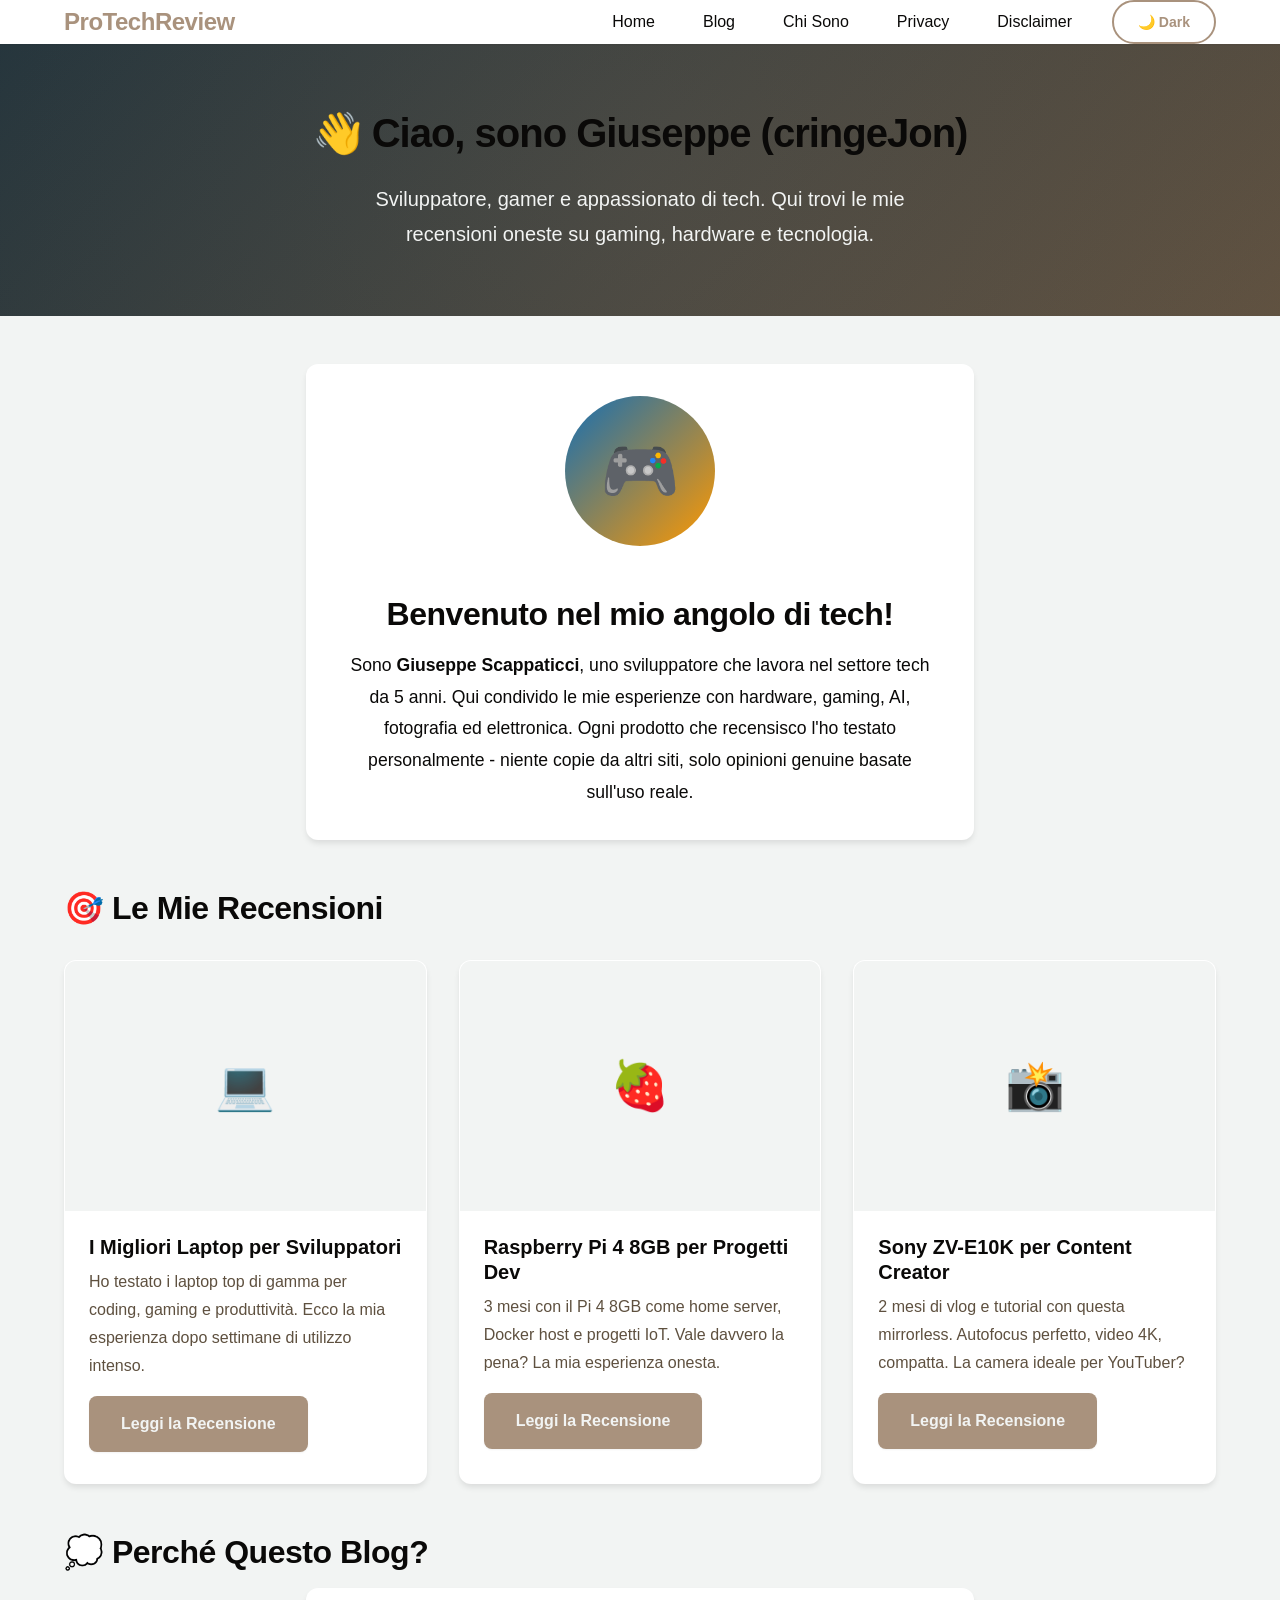
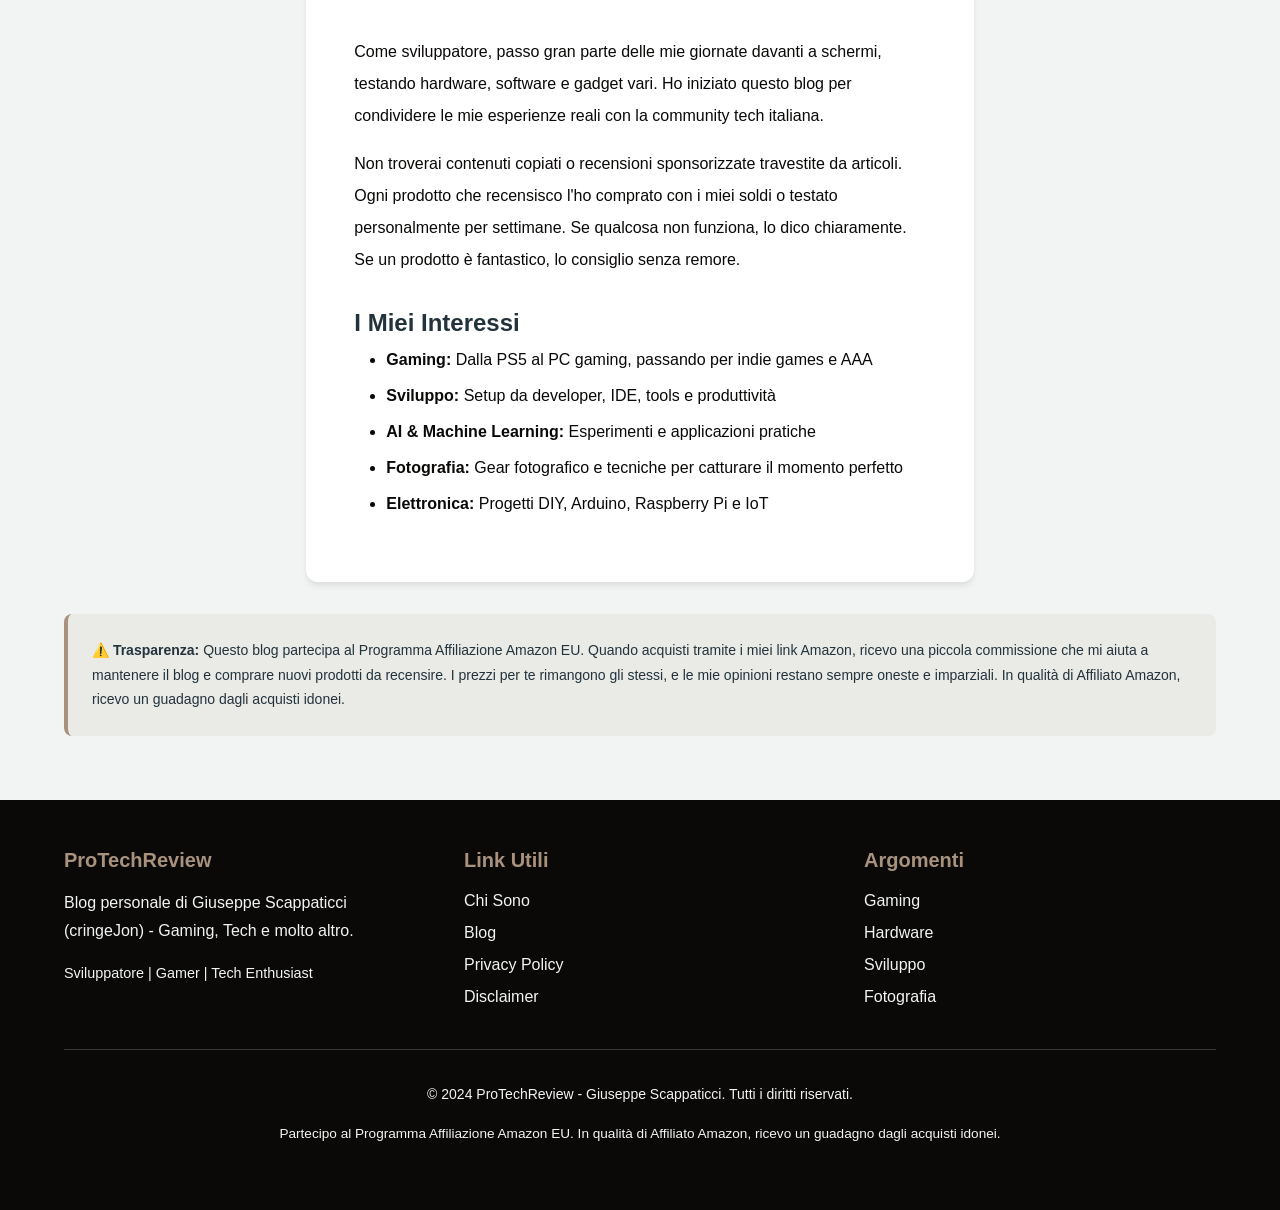
==== commit 3122b524: "Implement UI/UX best practices and rebrand to ProTechReview UI/UX Improvements: - Add complete desig" ====
--- a/index.html
+++ b/index.html
@@ -3,14 +3,14 @@
 <head>
     <meta charset="UTF-8">
     <meta name="viewport" content="width=device-width, initial-scale=1.0">
-    <meta name="description" content="cringeJon - Blog personale di Giuseppe Scappaticci su gaming, tech review, AI e fotografia. Recensioni oneste da uno sviluppatore appassionato.">
-    <title>cringeJon - Gaming & Tech Review by Giuseppe Scappaticci</title>
+    <meta name="description" content="ProTechReview - Blog personale di Giuseppe Scappaticci (cringeJon) su gaming, tech review, AI e fotografia. Recensioni oneste da uno sviluppatore appassionato.">
+    <title>ProTechReview - Gaming & Tech Review by Giuseppe Scappaticci</title>
     <link rel="stylesheet" href="css/style.css">
 </head>
 <body>
     <header>
         <nav class="container">
-            <a href="index.html" class="logo">cringeJon</a>
+            <a href="index.html" class="logo">ProTechReview</a>
             <ul class="nav-links">
                 <li><a href="index.html">Home</a></li>
                 <li><a href="blog.html">Blog</a></li>
@@ -115,8 +115,8 @@
         <div class="container">
             <div class="footer-content">
                 <div class="footer-section">
-                    <h3>cringeJon</h3>
-                    <p>Blog personale di Giuseppe Scappaticci - Gaming, Tech e molto altro.</p>
+                    <h3>ProTechReview</h3>
+                    <p>Blog personale di Giuseppe Scappaticci (cringeJon) - Gaming, Tech e molto altro.</p>
                     <p style="margin-top: 1rem; font-size: 0.9rem;">Sviluppatore | Gamer | Tech Enthusiast</p>
                 </div>
                 <div class="footer-section">
@@ -139,7 +139,7 @@
                 </div>
             </div>
             <div class="footer-bottom">
-                <p>&copy; 2024 cringeJon - Giuseppe Scappaticci. Tutti i diritti riservati.</p>
+                <p>&copy; 2024 ProTechReview - Giuseppe Scappaticci. Tutti i diritti riservati.</p>
                 <p style="margin-top: 0.5rem; font-size: 0.85rem;">
                     Partecipo al Programma Affiliazione Amazon EU. In qualità di Affiliato Amazon,
                     ricevo un guadagno dagli acquisti idonei.
--- a/css/style.css
+++ b/css/style.css
@@ -1,35 +1,104 @@
-/* Global Styles */
+/* ============================================
+   CRINGEJ ON - UI/UX OPTIMIZED STYLESHEET
+   Following UI/UX Best Practices
+   ============================================ */
+
+/* Global Resets */
 * {
     margin: 0;
     padding: 0;
     box-sizing: border-box;
 }
 
-/* Color Variables - Light & Dark Mode */
+*:focus {
+    outline: none; /* Will be replaced with custom focus styles */
+}
+
+/* ============================================
+   CSS VARIABLES & DESIGN TOKENS
+   8px spacing grid system
+   ============================================ */
 :root {
-    /* New Palette */
+    /* Color Palette */
     --black: #0a0908;
     --jet-black: #22333b;
     --white-smoke: #f2f4f3;
     --dusty-taupe: #a9927d;
     --stone-brown: #5e503f;
 
-    /* Light Mode (Default) */
+    /* Spacing Scale (8px grid) */
+    --space-xs: 0.25rem;   /* 4px */
+    --space-sm: 0.5rem;    /* 8px */
+    --space-md: 1rem;      /* 16px */
+    --space-lg: 1.5rem;    /* 24px */
+    --space-xl: 2rem;      /* 32px */
+    --space-2xl: 3rem;     /* 48px */
+    --space-3xl: 4rem;     /* 64px */
+
+    /* Typography Scale */
+    --font-xs: 0.75rem;    /* 12px */
+    --font-sm: 0.875rem;   /* 14px */
+    --font-base: 1rem;     /* 16px */
+    --font-md: 1.125rem;   /* 18px */
+    --font-lg: 1.25rem;    /* 20px */
+    --font-xl: 1.5rem;     /* 24px */
+    --font-2xl: 2rem;      /* 32px */
+    --font-3xl: 2.5rem;    /* 40px */
+
+    /* Line Heights */
+    --line-tight: 1.25;
+    --line-normal: 1.5;
+    --line-relaxed: 1.75;
+    --line-loose: 2;
+
+    /* Border Radius */
+    --radius-sm: 4px;
+    --radius-md: 8px;
+    --radius-lg: 12px;
+    --radius-full: 9999px;
+
+    /* Shadows */
+    --shadow-sm: 0 1px 2px 0 rgba(0, 0, 0, 0.05);
+    --shadow-md: 0 4px 6px -1px rgba(0, 0, 0, 0.1);
+    --shadow-lg: 0 10px 15px -3px rgba(0, 0, 0, 0.1);
+    --shadow-xl: 0 20px 25px -5px rgba(0, 0, 0, 0.1);
+
+    /* Transitions */
+    --transition-fast: 150ms ease;
+    --transition-base: 250ms ease;
+    --transition-slow: 350ms ease;
+
+    /* Z-index scale */
+    --z-dropdown: 1000;
+    --z-sticky: 1020;
+    --z-fixed: 1030;
+    --z-modal-backdrop: 1040;
+    --z-modal: 1050;
+    --z-popover: 1060;
+    --z-tooltip: 1070;
+
+    /* Light Mode Theme */
     --bg-color: var(--white-smoke);
     --bg-secondary: #ffffff;
     --text-color: var(--black);
     --text-secondary: var(--jet-black);
     --text-muted: var(--stone-brown);
     --primary-color: var(--dusty-taupe);
+    --primary-hover: #9a8370;
     --accent-color: var(--stone-brown);
+    --accent-hover: #4d4032;
     --border-color: #d0d0d0;
     --card-bg: #ffffff;
     --card-shadow: rgba(10, 9, 8, 0.1);
+    --focus-ring: rgba(169, 146, 125, 0.5);
     --hero-gradient-start: var(--jet-black);
     --hero-gradient-end: var(--stone-brown);
-}
-
-/* Dark Mode */
+    --success-color: #10b981;
+    --error-color: #ef4444;
+    --warning-color: #f59e0b;
+}
+
+/* Dark Mode Theme */
 [data-theme="dark"] {
     --bg-color: var(--black);
     --bg-secondary: var(--jet-black);
@@ -37,135 +106,345 @@
     --text-secondary: #e0e0e0;
     --text-muted: var(--dusty-taupe);
     --primary-color: var(--dusty-taupe);
+    --primary-hover: #baa594;
     --accent-color: var(--stone-brown);
+    --accent-hover: #6e5e4f;
     --border-color: #3a3a3a;
     --card-bg: var(--jet-black);
     --card-shadow: rgba(242, 244, 243, 0.05);
-    --hero-gradient-start: var(--jet-black);
-    --hero-gradient-end: var(--stone-brown);
-}
-
+    --focus-ring: rgba(169, 146, 125, 0.6);
+}
+
+/* ============================================
+   TYPOGRAPHY
+   Clear hierarchy and readability
+   ============================================ */
 body {
-    font-family: 'Segoe UI', Tahoma, Geneva, Verdana, sans-serif;
-    line-height: 1.6;
+    font-family: -apple-system, BlinkMacSystemFont, 'Segoe UI', 'Roboto', 'Oxygen', 'Ubuntu', 'Cantarell', 'Helvetica Neue', sans-serif;
+    font-size: var(--font-base);
+    line-height: var(--line-normal);
     color: var(--text-color);
     background-color: var(--bg-color);
-    transition: background-color 0.3s ease, color 0.3s ease;
-}
-
+    transition: background-color var(--transition-base), color var(--transition-base);
+    -webkit-font-smoothing: antialiased;
+    -moz-osx-font-smoothing: grayscale;
+}
+
+h1, h2, h3, h4, h5, h6 {
+    font-weight: 700;
+    line-height: var(--line-tight);
+    color: var(--text-color);
+    margin-bottom: var(--space-md);
+    transition: color var(--transition-base);
+}
+
+h1 { font-size: var(--font-3xl); letter-spacing: -0.025em; }
+h2 { font-size: var(--font-2xl); letter-spacing: -0.015em; }
+h3 { font-size: var(--font-xl); }
+h4 { font-size: var(--font-lg); }
+
+p {
+    margin-bottom: var(--space-md);
+    line-height: var(--line-relaxed);
+}
+
+/* ============================================
+   LAYOUT
+   ============================================ */
 .container {
+    width: 100%;
     max-width: 1200px;
     margin: 0 auto;
-    padding: 0 20px;
-}
-
-/* Header */
+    padding: 0 var(--space-lg);
+}
+
+/* ============================================
+   HEADER & NAVIGATION
+   Sticky header with smooth transitions
+   ============================================ */
 header {
     background-color: var(--bg-secondary);
-    box-shadow: 0 2px 5px var(--card-shadow);
+    box-shadow: var(--shadow-sm);
     position: sticky;
     top: 0;
-    z-index: 1000;
-    transition: background-color 0.3s ease;
+    z-index: var(--z-sticky);
+    transition: all var(--transition-base);
+    backdrop-filter: blur(10px);
+}
+
+header:hover {
+    box-shadow: var(--shadow-md);
 }
 
 nav {
     display: flex;
     justify-content: space-between;
     align-items: center;
-    padding: 1rem 0;
+    padding: var(--space-md) 0;
+    gap: var(--space-xl);
 }
 
 .logo {
-    font-size: 1.5rem;
-    font-weight: bold;
+    font-size: var(--font-xl);
+    font-weight: 700;
     color: var(--primary-color);
     text-decoration: none;
-    transition: color 0.3s;
+    transition: all var(--transition-base);
+    letter-spacing: -0.02em;
+}
+
+.logo:hover {
+    color: var(--primary-hover);
+    transform: scale(1.02);
+}
+
+.logo:focus-visible {
+    outline: 2px solid var(--focus-ring);
+    outline-offset: 4px;
+    border-radius: var(--radius-sm);
 }
 
 .nav-links {
     display: flex;
     list-style: none;
-    gap: 2rem;
+    gap: var(--space-xl);
     align-items: center;
+    flex-wrap: wrap;
 }
 
 .nav-links a {
     color: var(--text-color);
     text-decoration: none;
-    transition: color 0.3s;
+    font-weight: 500;
+    position: relative;
+    padding: var(--space-xs) var(--space-sm);
+    transition: color var(--transition-fast);
+}
+
+/* Underline animation on hover */
+.nav-links a::after {
+    content: '';
+    position: absolute;
+    bottom: 0;
+    left: 50%;
+    transform: translateX(-50%);
+    width: 0;
+    height: 2px;
+    background-color: var(--primary-color);
+    transition: width var(--transition-base);
+}
+
+.nav-links a:hover::after {
+    width: 80%;
 }
 
 .nav-links a:hover {
     color: var(--primary-color);
 }
 
-/* Dark Mode Toggle Button */
+.nav-links a:focus-visible {
+    outline: 2px solid var(--focus-ring);
+    outline-offset: 4px;
+    border-radius: var(--radius-sm);
+}
+
+.nav-links a:active {
+    transform: scale(0.98);
+}
+
+/* ============================================
+   BUTTONS
+   All interactive states + accessibility
+   ============================================ */
+.btn,
+button:not(.theme-toggle):not(.scroll-to-top) {
+    display: inline-block;
+    padding: var(--space-md) var(--space-xl);
+    background-color: var(--primary-color);
+    color: var(--bg-color);
+    text-decoration: none;
+    border-radius: var(--radius-md);
+    border: none;
+    font-weight: 600;
+    font-size: var(--font-base);
+    cursor: pointer;
+    transition: all var(--transition-base);
+    box-shadow: var(--shadow-sm);
+    /* Minimum touch target size */
+    min-height: 44px;
+    min-width: 44px;
+    text-align: center;
+    position: relative;
+    overflow: hidden;
+}
+
+.btn:hover,
+button:not(.theme-toggle):not(.scroll-to-top):hover {
+    background-color: var(--primary-hover);
+    transform: translateY(-2px);
+    box-shadow: var(--shadow-md);
+}
+
+.btn:focus-visible,
+button:focus-visible {
+    outline: 3px solid var(--focus-ring);
+    outline-offset: 2px;
+}
+
+.btn:active,
+button:not(.theme-toggle):not(.scroll-to-top):active {
+    transform: translateY(0);
+    box-shadow: var(--shadow-sm);
+}
+
+.btn:disabled,
+button:disabled {
+    opacity: 0.5;
+    cursor: not-allowed;
+    transform: none;
+}
+
+/* Ripple effect on click */
+.btn::before,
+button::before {
+    content: '';
+    position: absolute;
+    top: 50%;
+    left: 50%;
+    width: 0;
+    height: 0;
+    border-radius: 50%;
+    background: rgba(255, 255, 255, 0.5);
+    transform: translate(-50%, -50%);
+    transition: width var(--transition-slow), height var(--transition-slow);
+}
+
+.btn:active::before,
+button:active::before {
+    width: 300px;
+    height: 300px;
+    transition: width 0s, height 0s;
+}
+
+/* ============================================
+   THEME TOGGLE BUTTON
+   Enhanced with better states
+   ============================================ */
 .theme-toggle {
     background: none;
     border: 2px solid var(--primary-color);
     color: var(--primary-color);
     cursor: pointer;
-    padding: 0.5rem 1rem;
-    border-radius: 20px;
-    font-size: 0.9rem;
+    padding: var(--space-sm) var(--space-lg);
+    border-radius: var(--radius-full);
+    font-size: var(--font-sm);
+    font-weight: 600;
     display: flex;
     align-items: center;
-    gap: 0.5rem;
-    transition: all 0.3s;
+    gap: var(--space-sm);
+    transition: all var(--transition-base);
+    min-height: 44px;
+    white-space: nowrap;
 }
 
 .theme-toggle:hover {
     background-color: var(--primary-color);
     color: var(--bg-color);
-}
-
-/* Hero Section */
+    transform: scale(1.05);
+}
+
+.theme-toggle:focus-visible {
+    outline: 3px solid var(--focus-ring);
+    outline-offset: 2px;
+}
+
+.theme-toggle:active {
+    transform: scale(0.98);
+}
+
+/* ============================================
+   HERO SECTION
+   ============================================ */
 .hero {
     background: linear-gradient(135deg, var(--hero-gradient-start), var(--hero-gradient-end));
     color: var(--white-smoke);
     text-align: center;
-    padding: 4rem 0;
-    margin-bottom: 3rem;
+    padding: var(--space-3xl) 0;
+    margin-bottom: var(--space-2xl);
+    position: relative;
+    overflow: hidden;
+}
+
+/* Subtle animation on hero */
+.hero::before {
+    content: '';
+    position: absolute;
+    top: -50%;
+    left: -50%;
+    width: 200%;
+    height: 200%;
+    background: radial-gradient(circle, rgba(169, 146, 125, 0.1) 0%, transparent 70%);
+    animation: heroGlow 15s ease-in-out infinite;
+}
+
+@keyframes heroGlow {
+    0%, 100% { transform: translate(0, 0) scale(1); }
+    50% { transform: translate(10%, 10%) scale(1.1); }
 }
 
 .hero h1 {
-    font-size: 2.5rem;
-    margin-bottom: 1rem;
+    font-size: clamp(var(--font-2xl), 5vw, var(--font-3xl));
+    margin-bottom: var(--space-lg);
+    position: relative;
+    z-index: 1;
 }
 
 .hero p {
-    font-size: 1.2rem;
+    font-size: clamp(var(--font-base), 2.5vw, var(--font-lg));
     max-width: 600px;
     margin: 0 auto;
-}
-
-/* Main Content */
+    line-height: var(--line-relaxed);
+    position: relative;
+    z-index: 1;
+}
+
+/* ============================================
+   MAIN CONTENT
+   ============================================ */
 main {
     min-height: calc(100vh - 400px);
-    padding: 2rem 0;
-}
-
-/* Product Grid */
+    padding: var(--space-xl) 0;
+}
+
+/* ============================================
+   PRODUCT GRID & CARDS
+   Enhanced hover effects & accessibility
+   ============================================ */
 .product-grid {
     display: grid;
     grid-template-columns: repeat(auto-fit, minmax(300px, 1fr));
-    gap: 2rem;
-    margin: 2rem 0;
+    gap: var(--space-xl);
+    margin: var(--space-xl) 0;
 }
 
 .product-card {
     background: var(--card-bg);
-    border-radius: 8px;
+    border-radius: var(--radius-lg);
     overflow: hidden;
-    box-shadow: 0 2px 10px var(--card-shadow);
-    transition: transform 0.3s, box-shadow 0.3s, background-color 0.3s;
+    box-shadow: var(--shadow-md);
+    transition: all var(--transition-base);
+    border: 1px solid transparent;
 }
 
 .product-card:hover {
-    transform: translateY(-5px);
-    box-shadow: 0 5px 20px var(--card-shadow);
+    transform: translateY(-8px);
+    box-shadow: var(--shadow-xl);
+    border-color: var(--primary-color);
+}
+
+.product-card:focus-within {
+    outline: 3px solid var(--focus-ring);
+    outline-offset: 2px;
 }
 
 .product-image {
@@ -176,99 +455,123 @@
     align-items: center;
     justify-content: center;
     font-size: 3rem;
-    transition: background-color 0.3s;
+    transition: all var(--transition-base);
+    position: relative;
+    overflow: hidden;
+}
+
+.product-card:hover .product-image {
+    transform: scale(1.05);
 }
 
 .product-content {
-    padding: 1.5rem;
+    padding: var(--space-lg);
 }
 
 .product-content h3 {
-    margin-bottom: 0.5rem;
+    margin-bottom: var(--space-sm);
     color: var(--text-color);
-    transition: color 0.3s;
+    font-size: var(--font-lg);
+    line-height: var(--line-tight);
+    transition: color var(--transition-base);
 }
 
 .product-content p {
     color: var(--text-muted);
-    margin-bottom: 1rem;
-    transition: color 0.3s;
-}
-
-.btn {
-    display: inline-block;
-    padding: 0.75rem 1.5rem;
-    background-color: var(--primary-color);
-    color: var(--bg-color);
-    text-decoration: none;
-    border-radius: 5px;
-    transition: all 0.3s;
-    font-weight: 500;
-}
-
-.btn:hover {
-    background-color: var(--accent-color);
-    transform: translateY(-2px);
-}
-
-/* Article Styles */
+    margin-bottom: var(--space-md);
+    line-height: var(--line-relaxed);
+    transition: color var(--transition-base);
+}
+
+/* ============================================
+   ARTICLE STYLES
+   Optimized for readability
+   ============================================ */
 article {
     background: var(--card-bg);
-    padding: 2rem;
-    border-radius: 8px;
-    margin-bottom: 2rem;
-    box-shadow: 0 2px 10px var(--card-shadow);
-    transition: background-color 0.3s;
+    padding: var(--space-2xl);
+    border-radius: var(--radius-lg);
+    margin-bottom: var(--space-xl);
+    box-shadow: var(--shadow-md);
+    transition: background-color var(--transition-base);
+    max-width: 75ch; /* Optimal line length for reading */
+    margin-left: auto;
+    margin-right: auto;
 }
 
 article h1 {
     color: var(--text-color);
-    margin-bottom: 1rem;
-    font-size: 2rem;
-    transition: color 0.3s;
+    margin-bottom: var(--space-lg);
+    line-height: var(--line-tight);
 }
 
 article h2 {
     color: var(--text-color);
-    margin-top: 2rem;
-    margin-bottom: 1rem;
-    transition: color 0.3s;
+    margin-top: var(--space-2xl);
+    margin-bottom: var(--space-md);
 }
 
 article h3 {
     color: var(--text-secondary);
-    margin-top: 1.5rem;
-    margin-bottom: 0.75rem;
-    transition: color 0.3s;
+    margin-top: var(--space-xl);
+    margin-bottom: var(--space-sm);
 }
 
 article p {
-    margin-bottom: 1rem;
-    line-height: 1.8;
+    margin-bottom: var(--space-md);
+    line-height: var(--line-loose);
     color: var(--text-color);
-    transition: color 0.3s;
 }
 
 article ul, article ol {
-    margin-left: 2rem;
-    margin-bottom: 1rem;
+    margin-left: var(--space-xl);
+    margin-bottom: var(--space-md);
 }
 
 article li {
-    margin-bottom: 0.5rem;
+    margin-bottom: var(--space-sm);
     color: var(--text-color);
-    transition: color 0.3s;
-}
-
+    line-height: var(--line-relaxed);
+}
+
+/* Link styles with underline animation */
 article a {
     color: var(--primary-color);
-    transition: color 0.3s;
+    text-decoration: none;
+    position: relative;
+    font-weight: 500;
+    transition: color var(--transition-fast);
+}
+
+article a::after {
+    content: '';
+    position: absolute;
+    bottom: -2px;
+    left: 0;
+    width: 100%;
+    height: 2px;
+    background-color: var(--primary-color);
+    opacity: 0.3;
+    transition: opacity var(--transition-fast);
 }
 
 article a:hover {
     color: var(--accent-color);
 }
 
+article a:hover::after {
+    opacity: 1;
+}
+
+article a:focus-visible {
+    outline: 2px solid var(--focus-ring);
+    outline-offset: 2px;
+    border-radius: var(--radius-sm);
+}
+
+/* ============================================
+   PRODUCT HERO
+   ============================================ */
 .product-hero {
     background-color: var(--bg-color);
     height: 400px;
@@ -276,63 +579,93 @@
     align-items: center;
     justify-content: center;
     font-size: 4rem;
-    margin-bottom: 2rem;
-    border-radius: 8px;
-    transition: background-color 0.3s;
-}
-
+    margin-bottom: var(--space-xl);
+    border-radius: var(--radius-lg);
+    transition: all var(--transition-base);
+    box-shadow: var(--shadow-sm);
+}
+
+/* ============================================
+   RATINGS
+   ============================================ */
 .rating {
     color: var(--primary-color);
-    font-size: 1.2rem;
-    margin: 1rem 0;
-}
-
+    font-size: var(--font-lg);
+    margin: var(--space-md) 0;
+    font-weight: 600;
+}
+
+/* ============================================
+   PROS & CONS
+   Enhanced visual hierarchy
+   ============================================ */
 .pros-cons {
     display: grid;
     grid-template-columns: 1fr 1fr;
-    gap: 2rem;
-    margin: 2rem 0;
+    gap: var(--space-xl);
+    margin: var(--space-xl) 0;
 }
 
 .pros, .cons {
-    padding: 1.5rem;
-    border-radius: 8px;
-    transition: background-color 0.3s;
+    padding: var(--space-lg);
+    border-radius: var(--radius-lg);
+    transition: all var(--transition-base);
+    box-shadow: var(--shadow-sm);
 }
 
 .pros {
-    background-color: rgba(169, 146, 125, 0.1);
-    border-left: 4px solid var(--primary-color);
+    background-color: rgba(16, 185, 129, 0.05);
+    border-left: 4px solid var(--success-color);
 }
 
 .cons {
-    background-color: rgba(94, 80, 63, 0.1);
-    border-left: 4px solid var(--accent-color);
+    background-color: rgba(239, 68, 68, 0.05);
+    border-left: 4px solid var(--error-color);
+}
+
+.pros:hover, .cons:hover {
+    box-shadow: var(--shadow-md);
+    transform: translateY(-2px);
 }
 
 .pros h3, .cons h3 {
     margin-top: 0;
     color: var(--text-color);
-}
-
+    display: flex;
+    align-items: center;
+    gap: var(--space-sm);
+}
+
+.pros ul, .cons ul {
+    margin-left: var(--space-lg);
+}
+
+/* ============================================
+   AFFILIATE NOTICE
+   Clear and compliant
+   ============================================ */
 .affiliate-notice {
-    background-color: rgba(169, 146, 125, 0.15);
+    background-color: rgba(169, 146, 125, 0.1);
     border-left: 4px solid var(--primary-color);
-    padding: 1rem;
-    margin: 2rem 0;
-    border-radius: 4px;
-    font-size: 0.9rem;
+    padding: var(--space-lg);
+    margin: var(--space-xl) 0;
+    border-radius: var(--radius-md);
+    font-size: var(--font-sm);
     color: var(--text-secondary);
-    transition: all 0.3s;
-}
-
-/* Scroll to Top Button */
+    transition: all var(--transition-base);
+    line-height: var(--line-relaxed);
+}
+
+/* ============================================
+   SCROLL TO TOP BUTTON
+   Enhanced with better feedback
+   ============================================ */
 .scroll-to-top {
     position: fixed;
-    bottom: 30px;
-    right: 30px;
-    width: 50px;
-    height: 50px;
+    bottom: var(--space-xl);
+    right: var(--space-xl);
+    width: 56px;
+    height: 56px;
     background-color: var(--primary-color);
     color: var(--bg-color);
     border: none;
@@ -341,21 +674,30 @@
     display: none;
     align-items: center;
     justify-content: center;
-    font-size: 1.5rem;
-    box-shadow: 0 4px 12px var(--card-shadow);
-    transition: all 0.3s;
-    z-index: 999;
+    font-size: var(--font-xl);
+    box-shadow: var(--shadow-lg);
+    transition: all var(--transition-base);
+    z-index: var(--z-fixed);
 }
 
 .scroll-to-top:hover {
     background-color: var(--accent-color);
-    transform: translateY(-3px);
-    box-shadow: 0 6px 16px var(--card-shadow);
+    transform: translateY(-4px);
+    box-shadow: var(--shadow-xl);
+}
+
+.scroll-to-top:focus-visible {
+    outline: 3px solid var(--focus-ring);
+    outline-offset: 2px;
+}
+
+.scroll-to-top:active {
+    transform: translateY(-2px);
 }
 
 .scroll-to-top.visible {
     display: flex;
-    animation: fadeInUp 0.3s;
+    animation: fadeInUp var(--transition-base);
 }
 
 @keyframes fadeInUp {
@@ -369,13 +711,15 @@
     }
 }
 
-/* Footer */
+/* ============================================
+   FOOTER
+   ============================================ */
 footer {
     background-color: var(--text-color);
     color: var(--white-smoke);
-    padding: 2rem 0;
-    margin-top: 3rem;
-    transition: background-color 0.3s;
+    padding: var(--space-2xl) 0;
+    margin-top: var(--space-3xl);
+    transition: background-color var(--transition-base);
 }
 
 [data-theme="dark"] footer {
@@ -387,7 +731,7 @@
     display: flex;
     justify-content: space-between;
     flex-wrap: wrap;
-    gap: 2rem;
+    gap: var(--space-2xl);
 }
 
 .footer-section {
@@ -396,8 +740,9 @@
 }
 
 .footer-section h3 {
-    margin-bottom: 1rem;
+    margin-bottom: var(--space-md);
     color: var(--primary-color);
+    font-size: var(--font-lg);
 }
 
 .footer-section ul {
@@ -405,65 +750,280 @@
 }
 
 .footer-section ul li {
-    margin-bottom: 0.5rem;
+    margin-bottom: var(--space-sm);
 }
 
 .footer-section a {
     color: var(--white-smoke);
     text-decoration: none;
-    transition: color 0.3s;
+    transition: all var(--transition-fast);
+    display: inline-block;
 }
 
 .footer-section a:hover {
     color: var(--primary-color);
+    transform: translateX(4px);
+}
+
+.footer-section a:focus-visible {
+    outline: 2px solid var(--focus-ring);
+    outline-offset: 2px;
+    border-radius: var(--radius-sm);
 }
 
 .footer-bottom {
     text-align: center;
-    margin-top: 2rem;
-    padding-top: 2rem;
+    margin-top: var(--space-xl);
+    padding-top: var(--space-xl);
     border-top: 1px solid rgba(242, 244, 243, 0.2);
-    font-size: 0.9rem;
+    font-size: var(--font-sm);
     color: var(--white-smoke);
-}
-
-/* Responsive */
+    line-height: var(--line-relaxed);
+}
+
+/* ============================================
+   LOADING STATE
+   Skeleton loaders for better UX
+   ============================================ */
+.skeleton {
+    background: linear-gradient(90deg,
+        var(--bg-color) 25%,
+        var(--border-color) 50%,
+        var(--bg-color) 75%
+    );
+    background-size: 200% 100%;
+    animation: skeleton-loading 1.5s ease-in-out infinite;
+    border-radius: var(--radius-md);
+}
+
+@keyframes skeleton-loading {
+    0% { background-position: 200% 0; }
+    100% { background-position: -200% 0; }
+}
+
+.skeleton-text {
+    height: 1rem;
+    margin-bottom: var(--space-sm);
+}
+
+.skeleton-title {
+    height: 2rem;
+    margin-bottom: var(--space-md);
+}
+
+/* ============================================
+   ACCESSIBILITY
+   Focus visible & reduced motion
+   ============================================ */
+
+/* Better focus indicators for keyboard navigation */
+:focus-visible {
+    outline: 3px solid var(--focus-ring);
+    outline-offset: 2px;
+}
+
+/* Skip to main content link */
+.skip-to-main {
+    position: absolute;
+    top: -40px;
+    left: 0;
+    background: var(--primary-color);
+    color: var(--bg-color);
+    padding: var(--space-sm) var(--space-md);
+    text-decoration: none;
+    border-radius: var(--radius-sm);
+    z-index: var(--z-tooltip);
+}
+
+.skip-to-main:focus {
+    top: var(--space-sm);
+}
+
+/* Respect user's motion preferences */
+@media (prefers-reduced-motion: reduce) {
+    *,
+    *::before,
+    *::after {
+        animation-duration: 0.01ms !important;
+        animation-iteration-count: 1 !important;
+        transition-duration: 0.01ms !important;
+    }
+}
+
+/* High contrast mode support */
+@media (prefers-contrast: high) {
+    :root {
+        --border-color: #000000;
+    }
+
+    [data-theme="dark"] {
+        --border-color: #ffffff;
+    }
+
+    .btn, button {
+        border: 2px solid currentColor;
+    }
+}
+
+/* ============================================
+   RESPONSIVE DESIGN
+   Mobile-first approach
+   ============================================ */
+
+/* Tablet */
 @media (max-width: 768px) {
+    :root {
+        --font-3xl: 2rem;
+        --font-2xl: 1.75rem;
+    }
+
+    nav {
+        flex-direction: column;
+        gap: var(--space-md);
+    }
+
     .nav-links {
-        flex-direction: column;
-        gap: 1rem;
-    }
-
-    .hero h1 {
-        font-size: 2rem;
+        flex-wrap: wrap;
+        justify-content: center;
+        gap: var(--space-md);
+    }
+
+    .hero {
+        padding: var(--space-xl) 0;
     }
 
     .product-grid {
         grid-template-columns: 1fr;
+        gap: var(--space-lg);
     }
 
     .pros-cons {
         grid-template-columns: 1fr;
+        gap: var(--space-lg);
+    }
+
+    article {
+        padding: var(--space-lg);
     }
 
     .footer-content {
         flex-direction: column;
+        gap: var(--space-xl);
     }
 
     .scroll-to-top {
-        bottom: 20px;
-        right: 20px;
-        width: 45px;
-        height: 45px;
-    }
-}
-
-/* Print styles */
+        bottom: var(--space-lg);
+        right: var(--space-lg);
+        width: 48px;
+        height: 48px;
+    }
+}
+
+/* Mobile */
+@media (max-width: 480px) {
+    :root {
+        --font-3xl: 1.75rem;
+        --font-2xl: 1.5rem;
+    }
+
+    .container {
+        padding: 0 var(--space-md);
+    }
+
+    .nav-links {
+        gap: var(--space-sm);
+        font-size: var(--font-sm);
+    }
+
+    .btn {
+        padding: var(--space-sm) var(--space-md);
+        font-size: var(--font-sm);
+    }
+
+    article {
+        padding: var(--space-md);
+    }
+}
+
+/* Large screens - prevent excessive line length */
+@media (min-width: 1400px) {
+    .container {
+        max-width: 1280px;
+    }
+
+    article {
+        max-width: 70ch;
+    }
+}
+
+/* ============================================
+   PRINT STYLES
+   Clean print output
+   ============================================ */
 @media print {
     .scroll-to-top,
     .theme-toggle,
     header,
-    footer {
+    footer,
+    .btn {
         display: none;
     }
-}
+
+    body {
+        background: white;
+        color: black;
+    }
+
+    article {
+        box-shadow: none;
+        padding: 0;
+    }
+
+    a {
+        text-decoration: underline;
+    }
+
+    a[href^="http"]:after {
+        content: " (" attr(href) ")";
+    }
+}
+
+/* ============================================
+   UTILITY CLASSES
+   ============================================ */
+
+/* Spacing utilities */
+.mt-0 { margin-top: 0; }
+.mt-1 { margin-top: var(--space-sm); }
+.mt-2 { margin-top: var(--space-md); }
+.mt-3 { margin-top: var(--space-lg); }
+.mt-4 { margin-top: var(--space-xl); }
+
+.mb-0 { margin-bottom: 0; }
+.mb-1 { margin-bottom: var(--space-sm); }
+.mb-2 { margin-bottom: var(--space-md); }
+.mb-3 { margin-bottom: var(--space-lg); }
+.mb-4 { margin-bottom: var(--space-xl); }
+
+/* Text utilities */
+.text-center { text-align: center; }
+.text-muted { color: var(--text-muted); }
+.font-bold { font-weight: 700; }
+
+/* Display utilities */
+.d-none { display: none; }
+.d-block { display: block; }
+.d-flex { display: flex; }
+
+/* Screen reader only */
+.sr-only {
+    position: absolute;
+    width: 1px;
+    height: 1px;
+    padding: 0;
+    margin: -1px;
+    overflow: hidden;
+    clip: rect(0, 0, 0, 0);
+    white-space: nowrap;
+    border-width: 0;
+}
